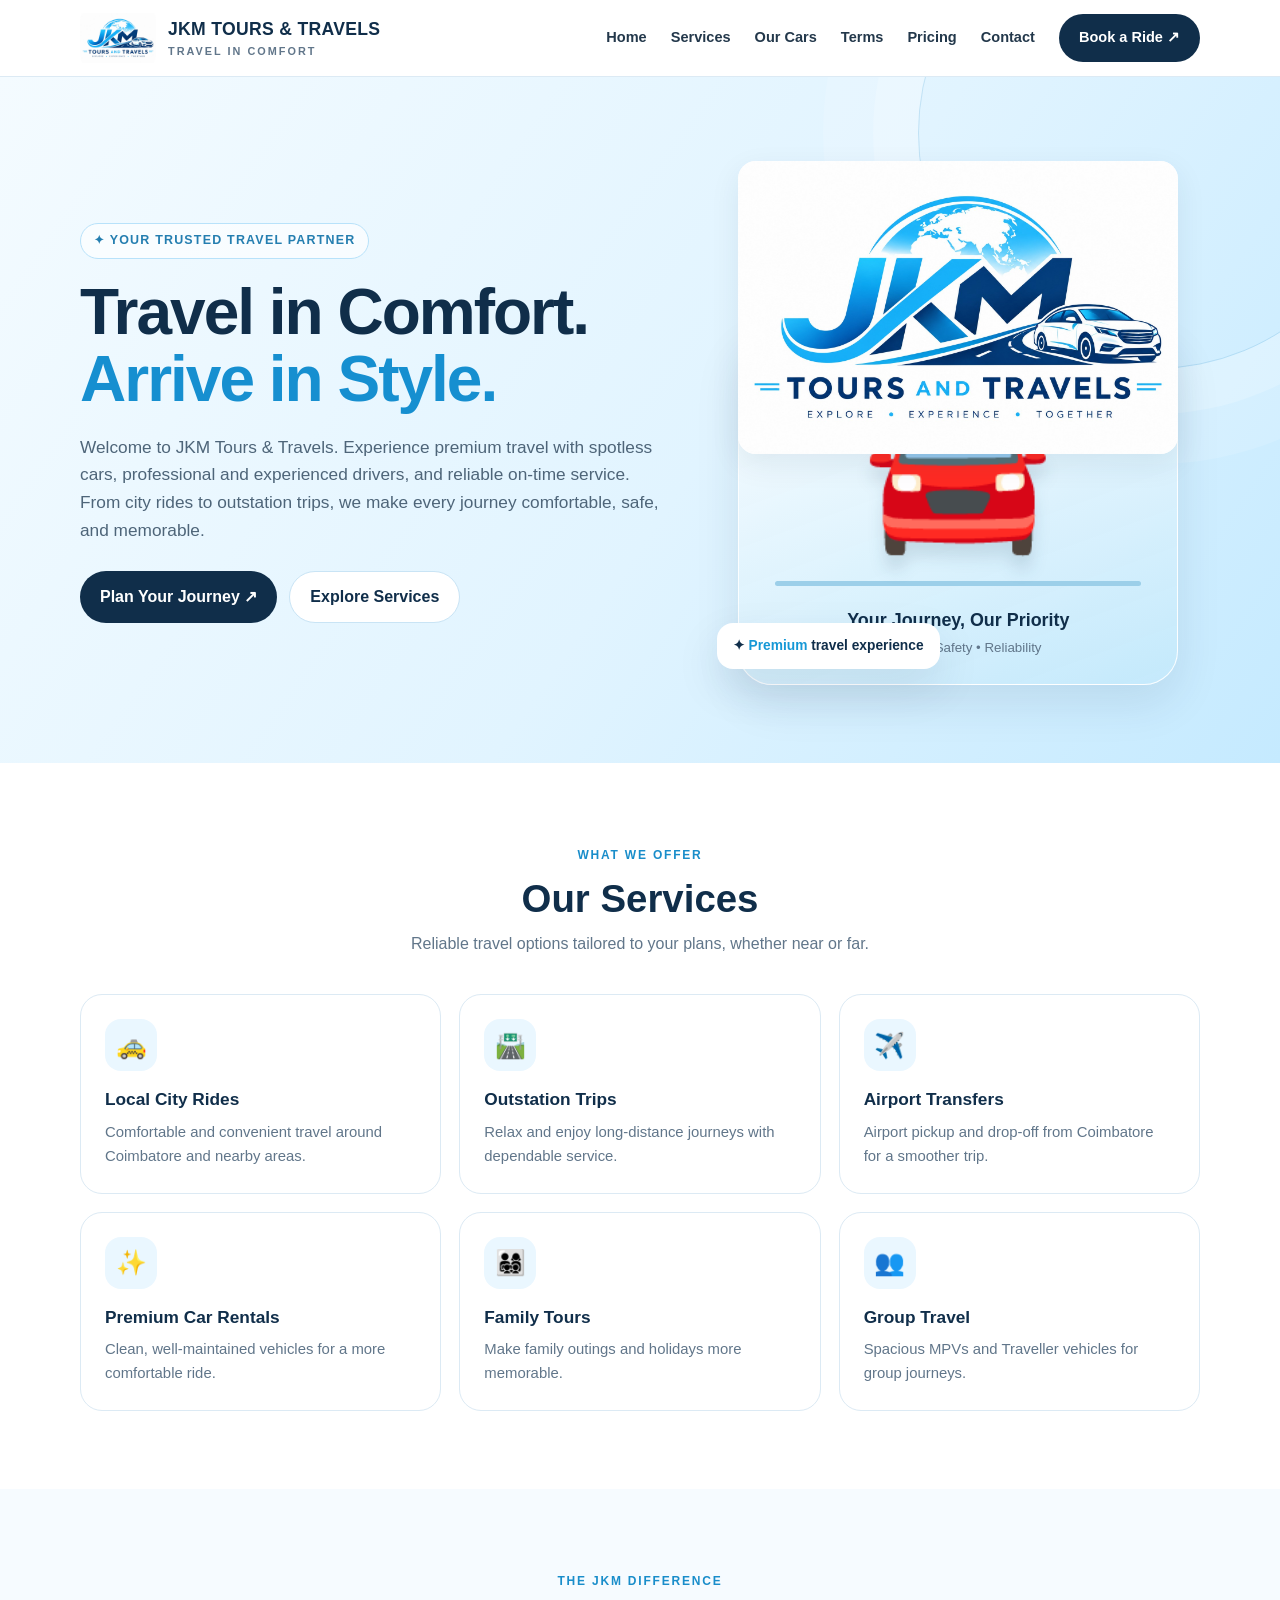
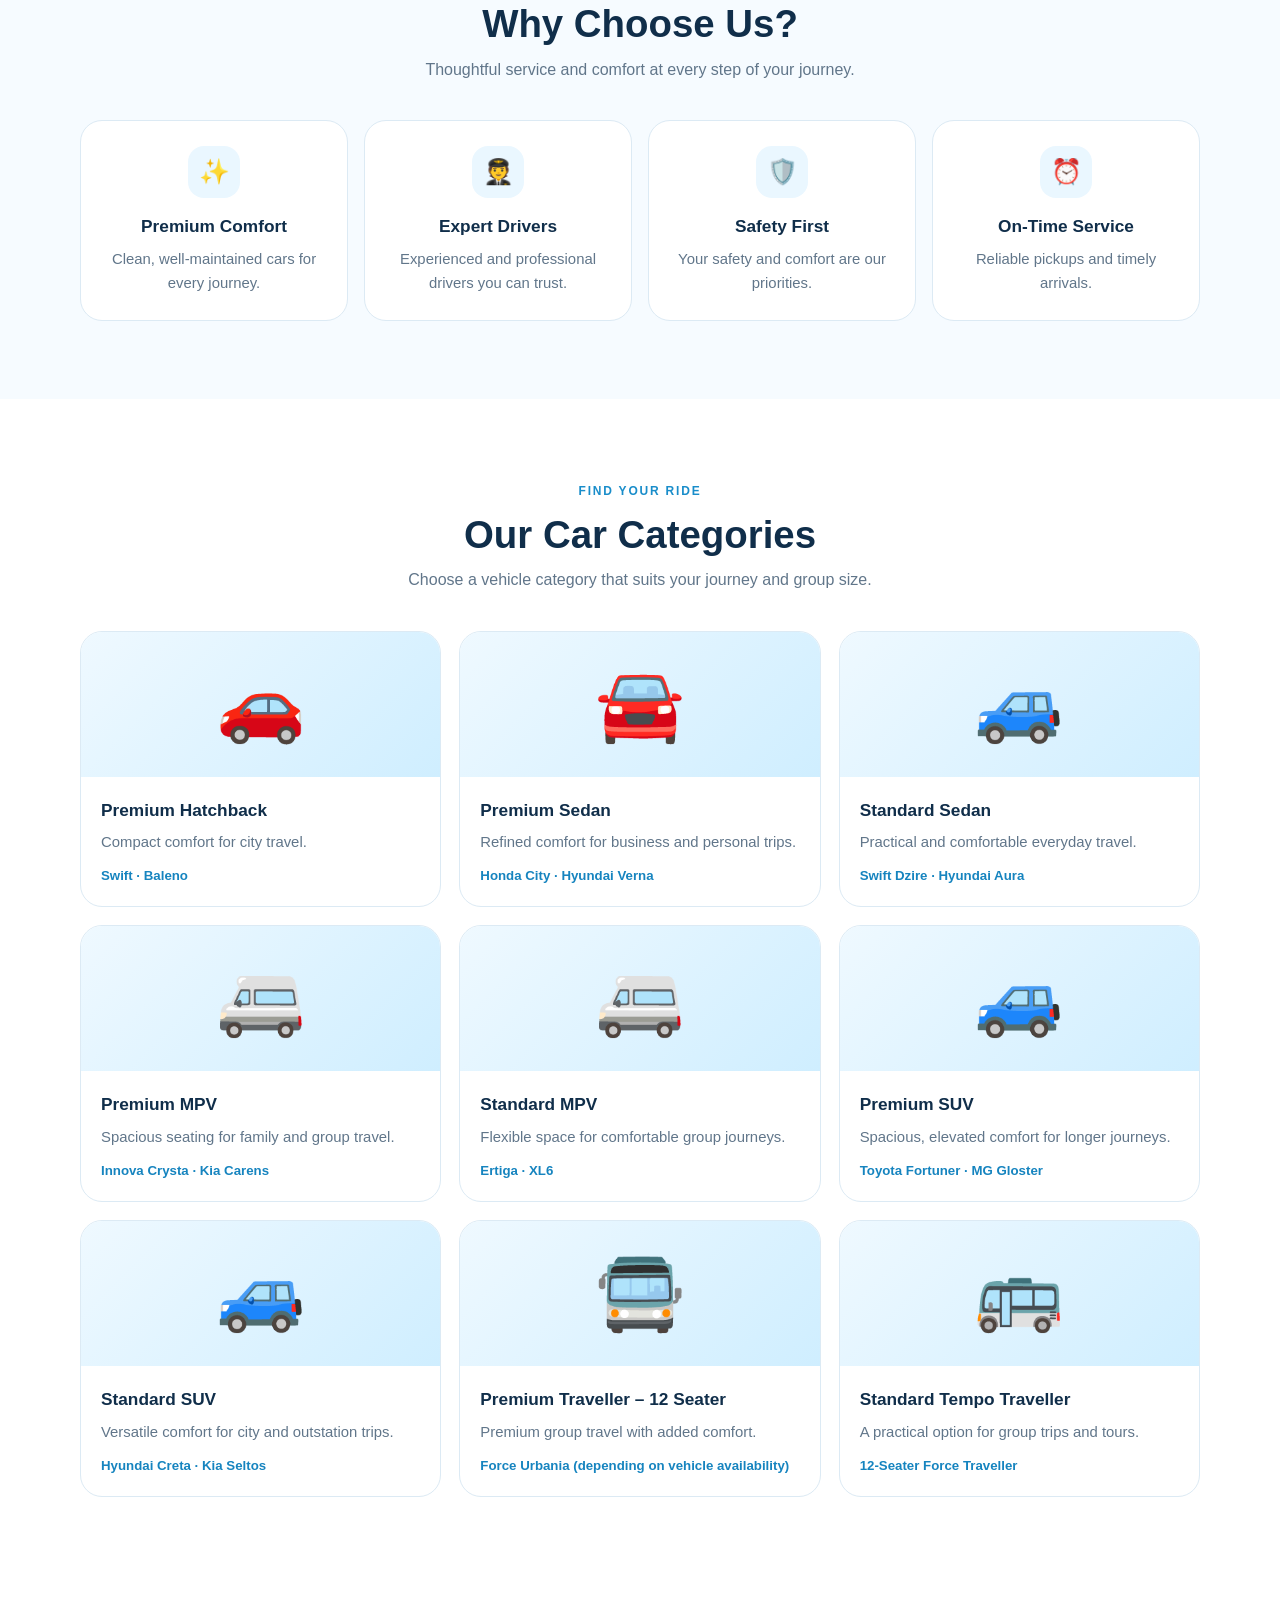
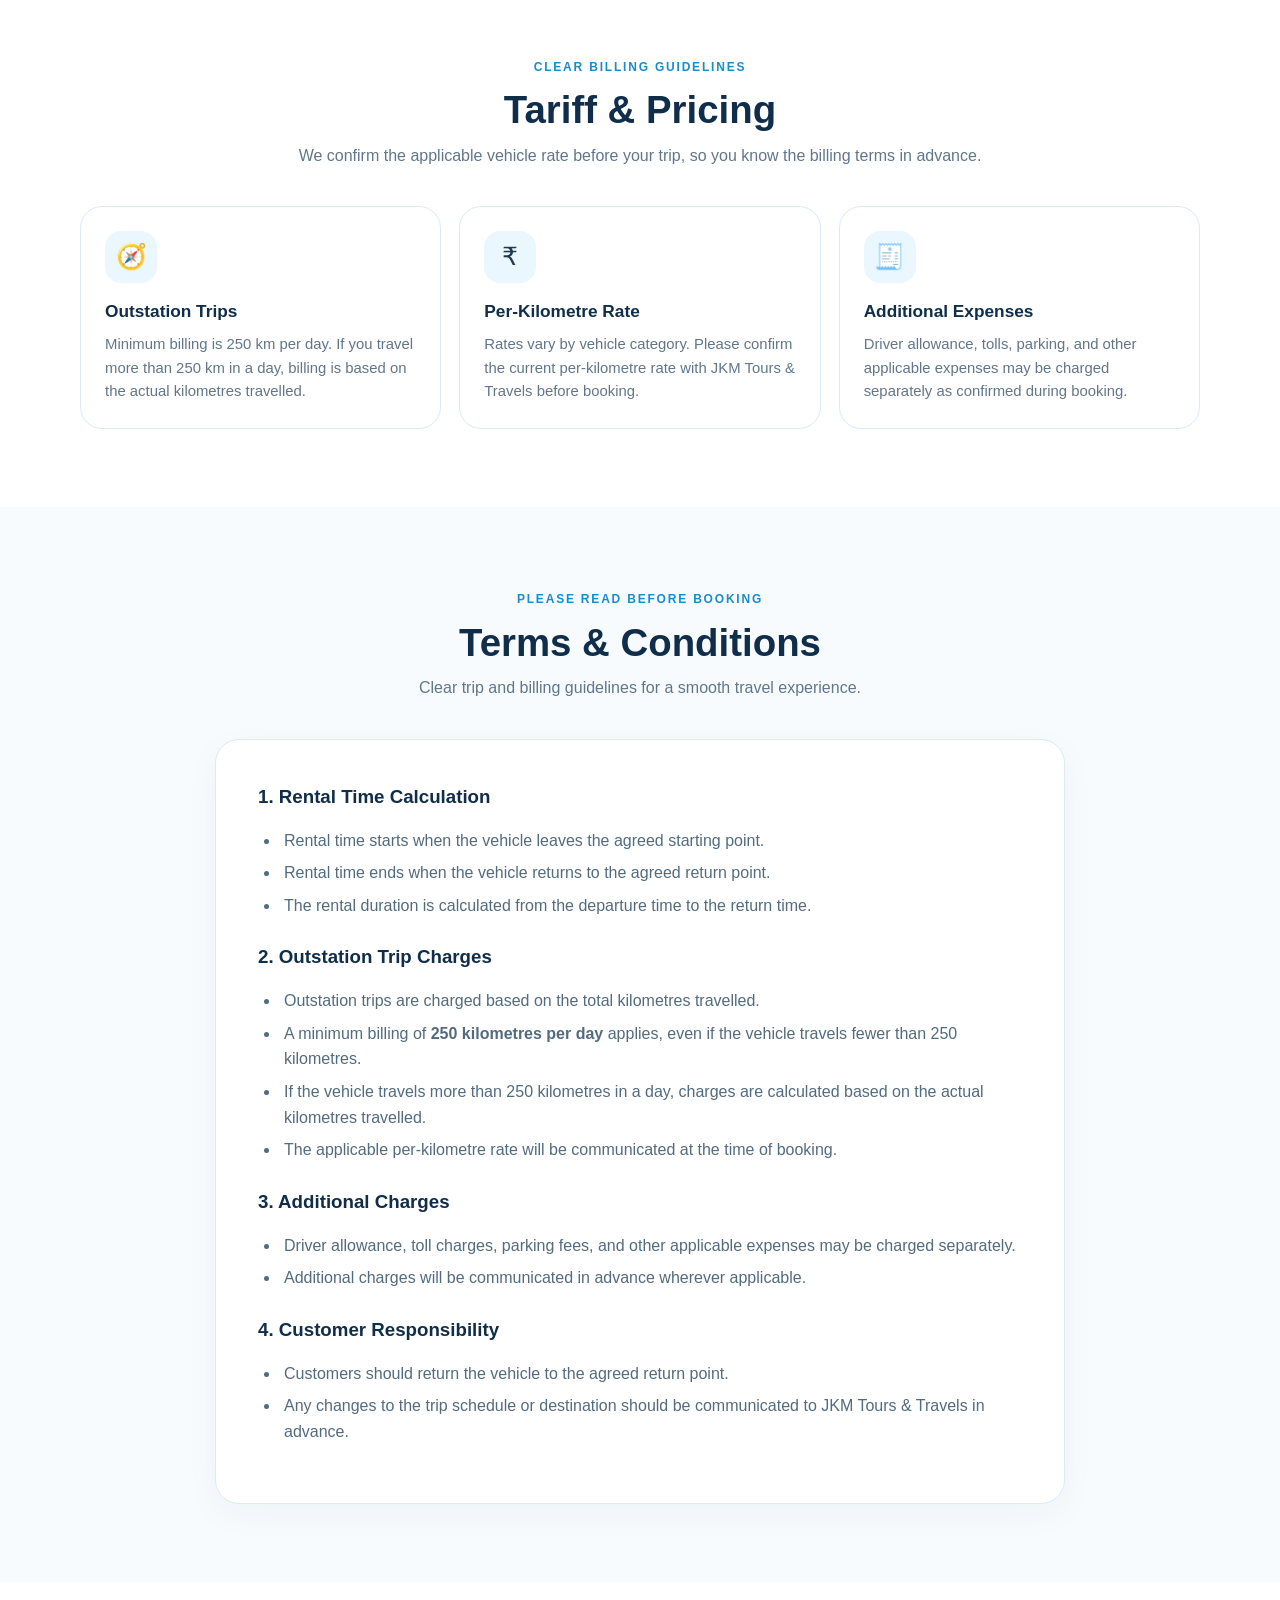
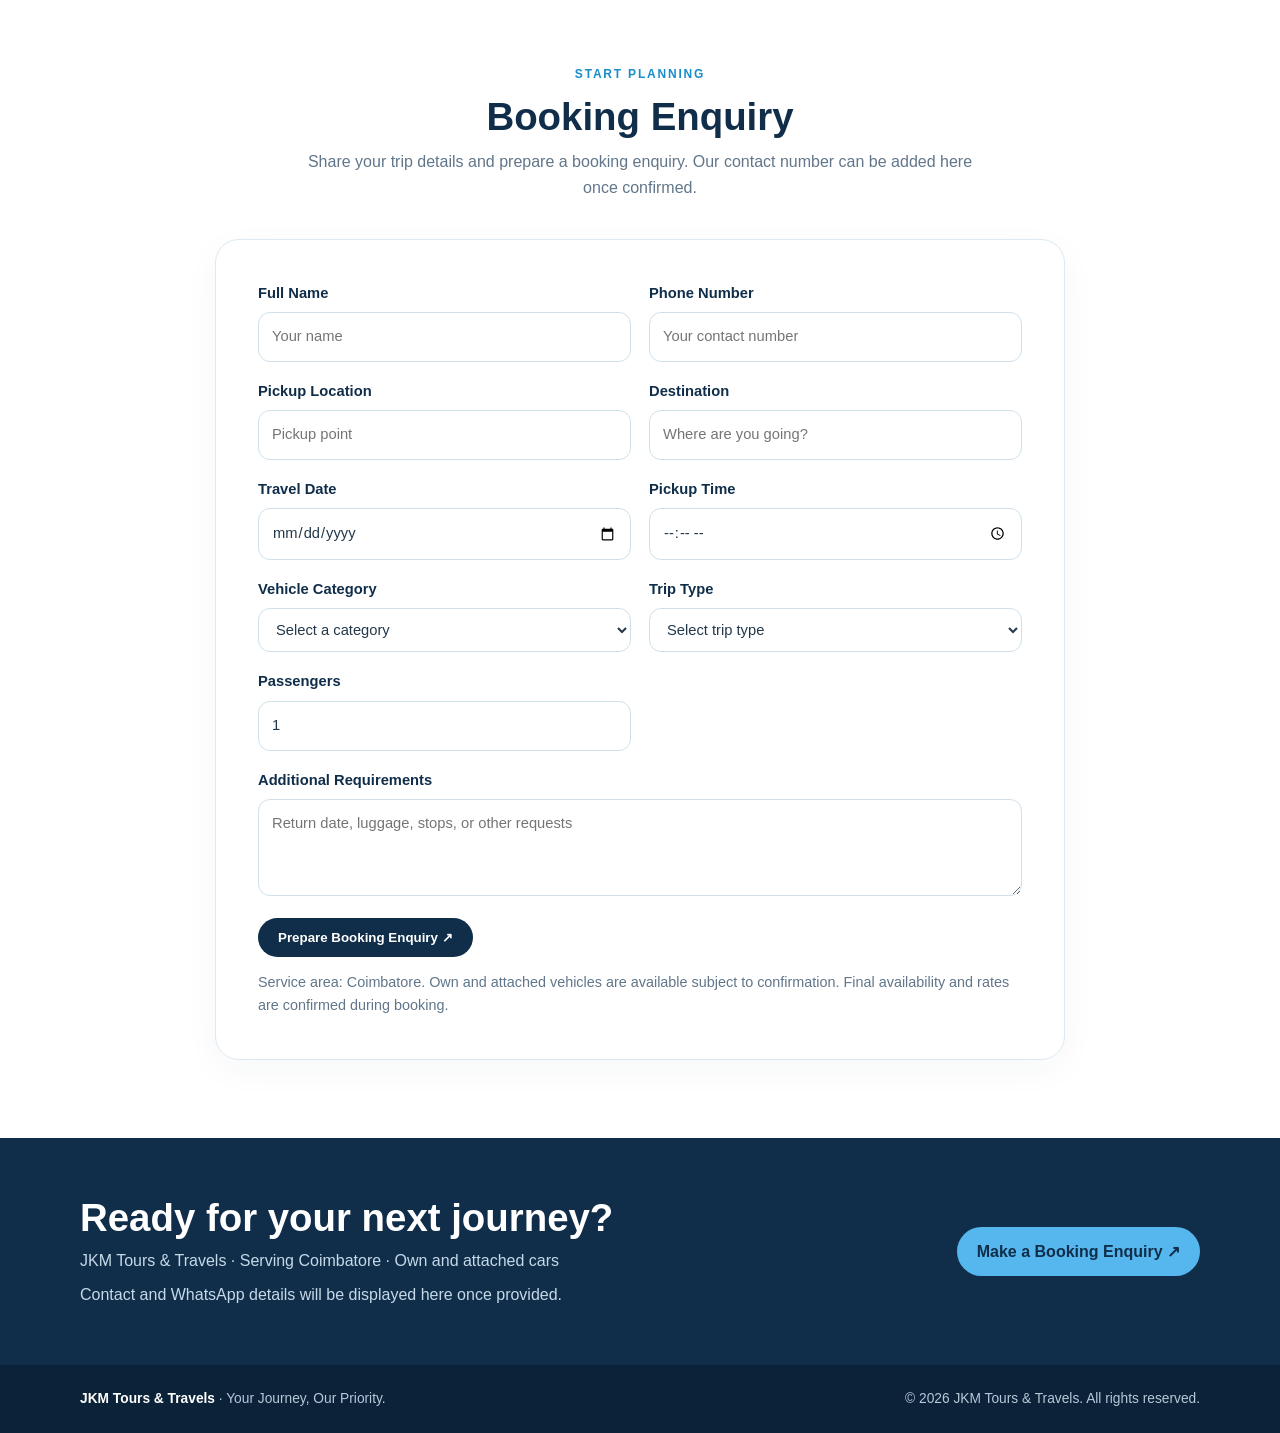
==== index.html @ 4871962f "New branch for jmk" ====
<!DOCTYPE html>
<html lang="en">
    <head>
        <meta charset="UTF-8">
        <meta name="viewport" content="width=device-width, initial-scale=1.0">
        <meta name="description" content="JKM Tours & Travels in Coimbatore — premium, comfortable and reliable local and outstation travel services.">
    <title>JKM Tours & Travels | Travel in Comfort</title>
    <link rel="stylesheet" href="main.css">
    </head>
    <body>
        <header>
            <div class="container nav">
                <a class="brand" href="#home">
                    <img 
                        class="brand-logo" 
                        src="images/jkm_tours_travels_logo.jpg" 
                        alt="JKM Tours and Travels logo">
                        <span>JKM TOURS & TRAVELS<small>TRAVEL IN COMFORT</small></span>
                </a>
                <nav class="nav-links">
                    <a href="#home">Home</a>
                    <a href="#services">Services</a>
                    <a href="#cars">Our Cars</a>
                    <a href="#terms">Terms</a>
                    <a href="#pricing">Pricing</a>
                    <a href="#contact">Contact</a>
                    <a class="nav-cta" href="#booking">Book a Ride ↗</a>
                </nav>
            </div>
        </header>
        <main>
            <section class="hero" id="home">
                <div class="container hero-grid">
                    <div>
                        <span class="eyebrow">✦ Your trusted travel partner</span>
                        <h1>Travel in Comfort.<br><span>Arrive in Style.</span></h1>
                        <p>Welcome to JKM Tours & Travels. Experience premium travel with spotless cars, professional and experienced drivers, and reliable on-time service. From city rides to outstation trips, we make every journey comfortable, safe, and memorable.</p>
                        <div class="hero-actions">
                            <a class="btn" href="#contact">Plan Your Journey ↗</a>
                            <a class="btn secondary" href="#services">Explore Services</a>
                        </div>
                    </div>
                    <div class="hero-visual">
                        <img class="hero-logo" 
                            src="images/jkm_tours_travels_logo.jpg" 
                            alt="JKM Tours and Travels — Explore, Experience, Together" 
                            style="position:absolute;top:0;left:50%;transform:translateX(-50%);width:min(100%,440px);height:auto;object-fit:contain;border-radius:18px;background:#fff;box-shadow:0 10px 30px rgba(16,46,74,.08);z-index:2">
                        <div class="car-scene">
                            <div class="car-emoji" aria-label="Car illustration">🚘</div>
                            <div class="road"></div>
                                <strong>Your Journey, Our Priority</strong>
                                <small>Comfort • Safety • Reliability</small>
                            </div>
                            <div class="float-tag">✦ <span>Premium</span> travel experience</div>
                        </div>
                    </div>
                </section>
            <section id="services">
                <div class="container">
                    <div class="section-head">
                        <span class="kicker">What we offer</span>
                        <h2>Our Services</h2>
                        <p>Reliable travel options tailored to your plans, whether near or far.</p>
                    </div>
                    <div class="service-grid">
                        <article class="service-card">
                            <div class="icon">🚕</div>
                            <h3>Local City Rides</h3>
                            <p>Comfortable and convenient travel around Coimbatore and nearby areas.</p>
                        </article>
                        <article class="service-card">
                            <div class="icon">🛣️</div>
                            <h3>Outstation Trips</h3>
                            <p>Relax and enjoy long-distance journeys with dependable service.</p>
                        </article>
                        <article class="service-card">
                            <div class="icon">✈️</div>
                            <h3>Airport Transfers</h3>
                            <p>Airport pickup and drop-off from Coimbatore for a smoother trip.</p>
                        </article>
                        <article class="service-card">
                            <div class="icon">✨</div>
                            <h3>Premium Car Rentals</h3>
                            <p>Clean, well-maintained vehicles for a more comfortable ride.</p>
                        </article>
                        <article class="service-card">
                            <div class="icon">👨‍👩‍👧‍👦</div>
                            <h3>Family Tours</h3>
                            <p>Make family outings and holidays more memorable.</p>
                        </article>
                        <article class="service-card">
                            <div class="icon">👥</div>
                            <h3>Group Travel</h3>
                            <p>Spacious MPVs and Traveller vehicles for group journeys.</p>
                        </article>
                    </div>
                </div>
            </section>
            <section class="why">
                <div class="container">
                    <div class="section-head">
                        <span class="kicker">The JKM difference</span>
                        <h2>Why Choose Us?</h2>
                        <p>Thoughtful service and comfort at every step of your journey.</p>
                    </div>
                    <div class="feature-grid">
                        <article class="feature-card">
                            <div class="icon">✨</div>
                            <h3>Premium Comfort</h3>
                            <p>Clean, well-maintained cars for every journey.</p>
                        </article>
                        <article class="feature-card">
                            <div class="icon">🧑‍✈️</div>
                            <h3>Expert Drivers</h3>
                            <p>Experienced and professional drivers you can trust.</p>
                        </article>
                        <article class="feature-card">
                            <div class="icon">🛡️</div>
                            <h3>Safety First</h3>
                            <p>Your safety and comfort are our priorities.</p>
                        </article>
                        <article class="feature-card">
                            <div class="icon">⏰</div>
                            <h3>On-Time Service</h3>
                            <p>Reliable pickups and timely arrivals.</p>
                        </article>
                    </div>
                </div>
            </section>
            <section id="cars">
                <div class="container">
                    <div class="section-head">
                        <span class="kicker">Find your ride</span>
                        <h2>Our Car Categories</h2>
                        <p>Choose a vehicle category that suits your journey and group size.</p>
                    </div>
                    <div class="cars-grid">
                        <article class="car-card">
                            <div class="car-art">🚗</div>
                            <div class="car-card-content">
                                <h3>Premium Hatchback</h3>
                                <p>Compact comfort for city travel.</p>
                                <div class="examples">Swift · Baleno</div>
                            </div>
                        </article>
                        <article class="car-card"><div class="car-art">🚘</div>
                            <div class="car-card-content">
                                <h3>Premium Sedan</h3>
                                <p>Refined comfort for business and personal trips.</p>
                                <div class="examples">Honda City · Hyundai Verna</div>
                            </div>
                        </article>
                        <article class="car-card">
                            <div class="car-art">🚙</div>
                            <div class="car-card-content">
                                <h3>Standard Sedan</h3>
                                <p>Practical and comfortable everyday travel.</p>
                                <div class="examples">Swift Dzire · Hyundai Aura</div>
                            </div>
                        </article>
                        <article class="car-card">
                            <div class="car-art">🚐</div>
                            <div class="car-card-content">
                                <h3>Premium MPV</h3>
                                <p>Spacious seating for family and group travel.</p>
                                <div class="examples">Innova Crysta · Kia Carens</div>
                            </div>
                        </article>
                        <article class="car-card">
                            <div class="car-art">🚐</div>
                            <div class="car-card-content">
                                <h3>Standard MPV</h3>
                                <p>Flexible space for comfortable group journeys.</p>
                                <div class="examples">Ertiga · XL6</div>
                            </div>
                        </article>
                        <article class="car-card">
                            <div class="car-art">🚙</div>
                            <div class="car-card-content">
                                <h3>Premium SUV</h3>
                                <p>Spacious, elevated comfort for longer journeys.</p>
                                <div class="examples">Toyota Fortuner · MG Gloster</div>
                            </div>
                        </article>
                        <article class="car-card">
                            <div class="car-art">🚙</div>
                            <div class="car-card-content">
                                <h3>Standard SUV</h3>
                                <p>Versatile comfort for city and outstation trips.</p>
                                <div class="examples">Hyundai Creta · Kia Seltos</div>
                            </div>
                        </article>
                        <article class="car-card">
                            <div class="car-art">🚍</div>
                            <div class="car-card-content">
                                <h3>Premium Traveller – 12 Seater</h3>
                                <p>Premium group travel with added comfort.</p>
                                <div class="examples">Force Urbania (depending on vehicle availability)</div>
                            </div>
                        </article>
                        <article class="car-card">
                            <div class="car-art">🚌</div>
                            <div class="car-card-content">
                                <h3>Standard Tempo Traveller</h3>
                                <p>A practical option for group trips and tours.</p>
                                <div class="examples">12-Seater Force Traveller</div>
                            </div>
                        </article>
                    </div>
                </div>
            </section>
            <section id="pricing">
                <div class="container">
                    <div class="section-head">
                        <span class="kicker">Clear billing guidelines</span>
                        <h2>Tariff & Pricing</h2>
                        <p>We confirm the applicable vehicle rate before your trip, so you know the billing terms in advance.</p>
                    </div>
                    <div class="service-grid">
                        <article class="service-card">
                            <div class="icon">🧭</div>
                            <h3>Outstation Trips</h3>
                            <p>Minimum billing is 250 km per day. If you travel more than 250 km in a day, billing is based on the actual kilometres travelled.</p>
                        </article>
                        <article class="service-card">
                            <div class="icon">₹</div>
                            <h3>Per-Kilometre Rate</h3>
                            <p>Rates vary by vehicle category. Please confirm the current per-kilometre rate with JKM Tours & Travels before booking.</p>
                        </article>
                        <article class="service-card">
                            <div class="icon">🧾</div>
                            <h3>Additional Expenses</h3>
                            <p>Driver allowance, tolls, parking, and other applicable expenses may be charged separately as confirmed during booking.</p>
                        </article>
                    </div>
                </div>
            </section>
            <section class="terms" id="terms">
                <div class="container">
                    <div class="section-head">
                        <span class="kicker">Please read before booking</span>
                        <h2>Terms & Conditions</h2>
                        <p>Clear trip and billing guidelines for a smooth travel experience.</p>
                    </div>
                    <div class="terms-wrap">
                        <h3>1. Rental Time Calculation</h3>
                        <ul>
                            <li>Rental time starts when the vehicle leaves the agreed starting point.</li>
                            <li>Rental time ends when the vehicle returns to the agreed return point.</li>
                            <li>The rental duration is calculated from the departure time to the return time.</li>
                        </ul>
                        <h3>2. Outstation Trip Charges</h3>
                        <ul>
                            <li>Outstation trips are charged based on the total kilometres travelled.</li>
                            <li>A minimum billing of <strong>250 kilometres per day</strong> applies, even if the vehicle travels fewer than 250 kilometres.</li>
                            <li>If the vehicle travels more than 250 kilometres in a day, charges are calculated based on the actual kilometres travelled.</li>
                            <li>The applicable per-kilometre rate will be communicated at the time of booking.</li>
                        </ul>
                        <h3>3. Additional Charges</h3>
                        <ul>
                            <li>Driver allowance, toll charges, parking fees, and other applicable expenses may be charged separately.</li>
                            <li>Additional charges will be communicated in advance wherever applicable.</li>
                        </ul>
                        <h3>4. Customer Responsibility</h3>
                        <ul>
                            <li>Customers should return the vehicle to the agreed return point.</li>
                            <li>Any changes to the trip schedule or destination should be communicated to JKM Tours & Travels in advance.</li>
                        </ul>
                    </div>
                </div>
            </section>
            <section id="booking">
                <div class="container">
                    <div class="section-head">
                        <span class="kicker">Start planning</span>
                        <h2>Booking Enquiry</h2>
                        <p>Share your trip details and prepare a booking enquiry. Our contact number can be added here once confirmed.</p>
                    </div>
                    <div class="terms-wrap">
                        <form id="bookingForm" class="booking-form">
                            <div class="form-grid">
                                <label>Full Name
                                    <input name="name" required placeholder="Your name">
                                </label>
                                <label>Phone Number
                                    <input name="phone" required type="tel" placeholder="Your contact number">
                                </label>
                                <label>Pickup Location
                                    <input name="pickup" required placeholder="Pickup point">
                                </label>
                                <label>Destination
                                    <input name="destination" required placeholder="Where are you going?"></label>
                                <label>Travel Date
                                    <input name="date" required type="date"></label>
                                <label>Pickup Time
                                    <input name="time" required type="time">
                                </label>
                                <label>Vehicle Category
                                    <select name="vehicle" required>
                                        <option value="">Select a category</option>
                                        <option>Premium Hatchback</option>
                                        <option>Premium Sedan</option>
                                        <option>Standard Sedan</option>
                                        <option>Premium MPV</option>
                                        <option>Standard MPV</option>
                                        <option>Premium SUV</option>
                                        <option>Standard SUV</option>
                                        <option>Premium Traveller – 12 Seater</option>
                                        <option>Standard Tempo Traveller – 12 Seater</option>
                                    </select>
                                </label>
                                <label>Trip Type
                                    <select name="trip" required>
                                        <option value="">Select trip type</option>
                                        <option>Local</option>
                                        <option>Outstation</option>
                                        <option>Airport Transfer</option>
                                        <option>One-Way</option>
                                        <option>Round Trip</option>
                                    </select>
                                </label>
                                <label>Passengers
                                    <input name="passengers" type="number" min="1" max="50" value="1" required>
                                </label>
                                <label class="full">Additional Requirements
                                    <textarea name="notes" rows="3" placeholder="Return date, luggage, stops, or other requests"></textarea>
                                </label>
                            </div>
                            <button class="btn" type="submit">Prepare Booking Enquiry ↗</button>
                            <p id="bookingStatus" class="form-note" role="status">Service area: Coimbatore. Own and attached vehicles are available subject to confirmation. Final availability and rates are confirmed during booking.</p>
                            <div id="bookingOutput" hidden>
                                <label>Your enquiry message
                                    <textarea id="bookingMessage" rows="7" readonly></textarea>
                                </label>
                                <button class="btn secondary" id="copyBooking" type="button">Copy Enquiry Text</button>
                                <p class="form-note">Your enquiry is prepared below. Since the business phone and WhatsApp number have not been provided yet, please copy this message and send it to JKM Tours & Travels once contact details are added.</p>
                            </div>
                        </form>
                    </div>
                </div>
            </section>
            <section class="contact" id="contact">
                <div class="container contact-grid">
                    <div>
                        <h2>Ready for your next journey?</h2>
                        <p>JKM Tours & Travels · Serving Coimbatore · Own and attached cars</p>
                        <p style="margin-top:8px">Contact and WhatsApp details will be displayed here once provided.</p>
                    </div>
                    <a class="btn" href="#booking">Make a Booking Enquiry ↗</a>
                </div>
            </section>
        </main>
        <footer>
            <div class="container footer-row">
                <span>
                    <strong>JKM Tours & Travels</strong> · Your Journey, Our Priority.
                </span>
                <span>© <span id="year">2026</span> JKM Tours & Travels. All rights reserved.</span>
            </div>
        </footer>
        <script src="main.js"></script>
    </body>
</html>
---- main.css ----
:root
        {
            --blue:#55b7ee;
            --pale:#eaf7ff;
            --navy:#102e4a;
            --ink:#23384b;
            --muted:#61768a;
            --white:#fff;
            --line:#dceaf4;
            --shadow:0 18px 45px rgba(16,46,74,.10)
        }
        *
        {
            box-sizing:border-box
        }
        html
        {
            scroll-behavior:smooth
        }
        body
        {
            margin:0;
            font-family:Inter,Segoe UI,Arial,sans-serif;
            color:var(--ink);
            background:#fff;
            line-height:1.6
        }
        a
        {
            color:inherit;
            text-decoration:none
        }
        .container
        {
            width:min(1120px,92%);
            margin:auto
        }
        header
        {
            position:sticky;
            top:0;
            z-index:10;
            background:rgba(255,255,255,.94);
            backdrop-filter:blur(12px);
            border-bottom:1px solid var(--line)
        }
        .nav
        {
            height:76px;
            display:flex;
            align-items:center;
            justify-content:space-between;
            gap:22px
        }
        .brand
        {
            display:flex;
            align-items:center;
            gap:12px;
            font-weight:850;
            letter-spacing:.3px;
            color:var(--navy);
            font-size:1.1rem
        }
        .brand-logo
        {
            width:76px;
            height:54px;
            object-fit:contain;
            display:block;
            background:#fff;
            border-radius:8px
        }
        .brand small
        {
            display:block;
            font-size:.68rem;
            letter-spacing:2px;
            color:var(--muted);
            font-weight:700
        }
        .nav-links
        {
            display:flex;
            align-items:center;
            gap:24px;
            font-size:.91rem;
            font-weight:650
        }
        .nav-links a:hover
        {
            color:#1688c9
        }
        .nav-cta,.btn
        {
            display:inline-flex;
            align-items:center;
            justify-content:center;
            border-radius:999px;
            padding:12px 20px;
            font-weight:750;
            background:var(--navy);
            color:#fff;
            border:0;
            cursor:pointer
        }
        .nav-cta:hover,.btn:hover
        {
            background:#1d527d
        }
        .menu
        {
            display:none;
            background:none;
            border:0;
            font-size:1.5rem;
            color:var(--navy)
        }
        .hero
        {
            position:relative;
            overflow:hidden;
            background:linear-gradient(125deg,#f4fbff 0%,#e1f4ff 55%,#c5eaff 100%);
            padding:84px 0 78px
        }
        .hero:after
        {
            content:"";
            position:absolute;
            width:470px;
            height:470px;
            border:1px solid rgba(36,139,197,.17);
            border-radius:50%;
            right:-110px;
            top:-180px;
            box-shadow:0 0 0 45px rgba(255,255,255,.18),0 0 0 95px rgba(255,255,255,.12)
        }
        .hero-grid
        {
            display:grid;
            grid-template-columns:1.1fr .9fr;
            gap:46px;
            align-items:center;
            position:relative;
            z-index:1
        }
        .eyebrow
        {
            display:inline-flex;
            align-items:center;
            gap:8px;
            padding:7px 13px;
            border:1px solid #b8e2fa;
            background:rgba(255,255,255,.65);
            border-radius:99px;
            color:#247eb0;
            font-size:.78rem;
            font-weight:800;
            letter-spacing:1.2px;
            text-transform:uppercase
        }
        .hero h1
        {
            font-size:clamp(2.5rem,5vw,4.7rem);
            line-height:1.05;
            letter-spacing:-2px;
            color:var(--navy);
            margin:20px 0
        }
        .hero h1 span
        {
            color:#168fd0
        }
        .hero p
        {
            max-width:590px;
            color:#4e6579;
            font-size:1.08rem
        }
        .hero-actions
        {
            display:flex;
            gap:12px;
            flex-wrap:wrap;
            margin-top:27px
        }
        .btn.secondary
        {
            background:#fff;
            color:var(--navy);
            border:1px solid #c9e4f5
        }
        .hero-visual
        {
            padding-top:170px;
            min-height:480px;
            display:flex;
            align-items:center;
            justify-content:center;
            position:relative
        }
        .car-scene
        {
            width:100%;
            max-width:440px;
            background:linear-gradient(160deg,rgba(255,255,255,.85),rgba(194,232,251,.8));
            border:1px solid rgba(255,255,255,.9);
            border-radius:34px;
            padding:32px 18px 24px;
            box-shadow:var(--shadow);
            text-align:center
        }
        .car-scene .road
        {
            height:5px;
            border-radius:10px;
            background:#9ccfe9;
            margin:4px 18px 20px
        }
        .car-emoji
        {
            font-size:clamp(6rem,14vw,9.5rem);
            filter:drop-shadow(0 14px 8px rgba(16,46,74,.12));
            line-height:1.4
        }
        .car-scene strong
        {
            display:block;
            color:var(--navy);
            font-size:1.12rem
        }
        .car-scene small
        {
            color:var(--muted)
        }
        .float-tag
        {
            position:absolute;
            bottom:16px;
            left:0;
            background:#fff;
            padding:12px 16px;
            border-radius:16px;
            box-shadow:var(--shadow);
            font-weight:800;
            color:var(--navy);
            font-size:.86rem
        }
        .float-tag span
        {
            color:#1698d6
        }
        section
        {
            padding:78px 0
        }
        .section-head
        {
            text-align:center;
            max-width:700px;
            margin:0 auto 38px
        }
        .kicker
        {
            color:#198dca;
            font-weight:850;
            letter-spacing:1.8px;
            text-transform:uppercase;
            font-size:.75rem
        }
        .section-head h2
        {
            color:var(--navy);
            font-size:clamp(1.9rem,3vw,2.8rem);
            line-height:1.15;
            margin:10px 0
        }
        .section-head p
        {
            color:var(--muted);
            margin:0
        }
        .service-grid
        {
            display:grid;
            grid-template-columns:repeat(3,1fr);
            gap:18px
        }
        .service-card,.feature-card,.car-card
        {
            border:1px solid var(--line);
            border-radius:22px;
            padding:24px;
            background:#fff;
            transition:transform .2s,box-shadow .2s
        }
        .service-card:hover,.car-card:hover
        {
            transform:translateY(-4px);
            box-shadow:var(--shadow)
        }
        .icon
        {
            display:grid;
            place-items:center;
            width:52px;
            height:52px;
            background:var(--pale);
            border-radius:16px;
            font-size:1.55rem;
            margin-bottom:15px
        }
        .service-card h3,.feature-card h3,.car-card h3
        {
            margin:0 0 7px;
            color:var(--navy);
            font-size:1.08rem
        }
        .service-card p,.feature-card p,.car-card p
        {
            margin:0;
            color:var(--muted);
            font-size:.93rem
        }
        .why
        {
            background:#f6fbff
        }
        .feature-grid
        {
            display:grid;
            grid-template-columns:repeat(4,1fr);
            gap:16px
        }
        .feature-card
        {
            text-align:center;
            padding:25px 18px
        }
        .feature-card .icon
        {
            margin:0 auto 15px
        }
        .cars-grid
        {
            display:grid;
            grid-template-columns:repeat(3,1fr);
            gap:18px
        }
        .car-card
        {
            padding:0;
            overflow:hidden
        }
        .car-art
        {
            height:145px;
            background:linear-gradient(135deg,#eff9ff,#cfeeff);
            display:grid;
            place-items:center;
            font-size:4.5rem
        }
        .car-card-content
        {
            padding:20px
        }
        .car-card .examples
        {
            font-size:.83rem;
            color:#1684bf;
            font-weight:750;
            margin-top:10px
        }
        .terms{background:#f7fbfe}.terms-wrap
        {
            max-width:850px;
            margin:auto;
            background:#fff;
            border:1px solid var(--line);
            border-radius:24px;
            padding:clamp(22px,5vw,42px);
            box-shadow:0 10px 35px rgba(16,46,74,.04)
        }
        .terms-wrap h3
        {
            color:var(--navy);
            margin:24px 0 7px
        }
        .terms-wrap h3:first-of-type
        {
            margin-top:0
        }
        .terms-wrap li
        {
            padding-left:4px;
            margin:7px 0;
            color:#536b7e
        }
        .terms-wrap ul
        {
            padding-left:22px
        }
        .contact
        {
            background:var(--navy);
            color:#fff;
            padding:58px 0
        }
        .contact-grid
        {
            display:flex;
            align-items:center;
            justify-content:space-between;
            gap:24px
        }
        .contact h2
        {
            font-size:clamp(1.7rem,3vw,2.4rem);
            line-height:1.15;
            margin:0 0 8px
        }
        .contact p
        {
            margin:0;
            color:#c5d9e8
        }
        .contact .btn
        {
            background:var(--blue);
            color:var(--navy);
            white-space:nowrap
        }
        .contact .btn:hover
        {
            background:#8fd6ff
        }
        footer
        {
            background:#0b2238;
            color:#b6c9d8;
            padding:23px 0;
            font-size:.86rem
        }
        .footer-row
        {
            display:flex;
            justify-content:space-between;
            gap:18px;
            flex-wrap:wrap
        }
        footer strong
        {
            color:#fff
        }
        .booking-form label
        {
            display:flex;
            flex-direction:column;
            gap:7px;
            font-weight:700;
            color:var(--navy);
            font-size:.92rem
        }
        .booking-form input,.booking-form select,.booking-form textarea
        {
            width:100%;
            font:inherit;
            font-weight:450;
            color:var(--ink);
            padding:12px 13px;
            border:1px solid #cfe0eb;
            border-radius:12px;
            background:#fff;
            outline:none
        }
        .booking-form input:focus,.booking-form select:focus,.booking-form textarea:focus
        {
            border-color:#55b7ee;
            box-shadow:0 0 0 3px #55b7ee22
        }
        .form-grid
        {
            display:grid;
            grid-template-columns:repeat(2,minmax(0,1fr));
            gap:18px;
            margin-bottom:22px
        }
        .booking-form .full
        {
            grid-column:1/-1
        }
        .form-note
        {
            color:var(--muted);
            font-size:.9rem;
            margin:14px 0 0
        }
        .booking-form #bookingOutput
        {
            margin-top:22px;
            padding-top:22px;
            border-top:1px solid var(--line)
        }
        .booking-form #bookingMessage
        {
            margin-top:8px
        }
        .btn.secondary
        {
            background:#fff;
            color:var(--navy);
            border:1px solid #c9e4f5
        }
        @media(max-width:520px){.form-grid{grid-template-columns:1fr}.booking-form .full{grid-column:auto}}
        @media(max-width:850px){.nav-links{gap:13px}.nav-links a:not(.nav-cta){display:none}.hero-grid{grid-template-columns:1fr;gap:24px}.hero{padding:60px 0}.hero-visual{min-height:280px}.car-scene{max-width:420px}.float-tag{left:4%}.service-grid,.cars-grid{grid-template-columns:repeat(2,1fr)}.feature-grid{grid-template-columns:repeat(2,1fr)}}@media(max-width:520px){.nav{height:68px}.brand{font-size:.96rem}.brand-mark{width:40px;height:40px}.nav-cta{padding:10px 14px;font-size:.84rem}.hero h1{letter-spacing:-1.2px}.service-grid,.cars-grid{grid-template-columns:1fr}.feature-grid{grid-template-columns:1fr 1fr;gap:10px}.feature-card{padding:18px 12px}.feature-card h3{font-size:.94rem}.feature-card p{font-size:.82rem}.contact-grid{align-items:flex-start;flex-direction:column}.hero-visual{min-height:245px}.car-scene{padding:20px 12px}.car-emoji{font-size:6.4rem}.float-tag{font-size:.78rem;padding:9px 12px}}
        @media(max-width:600px){.brand-logo{width:58px;height:42px}.hero-visual{padding-top:125px;min-height:390px}.hero-logo{max-width:100%}}
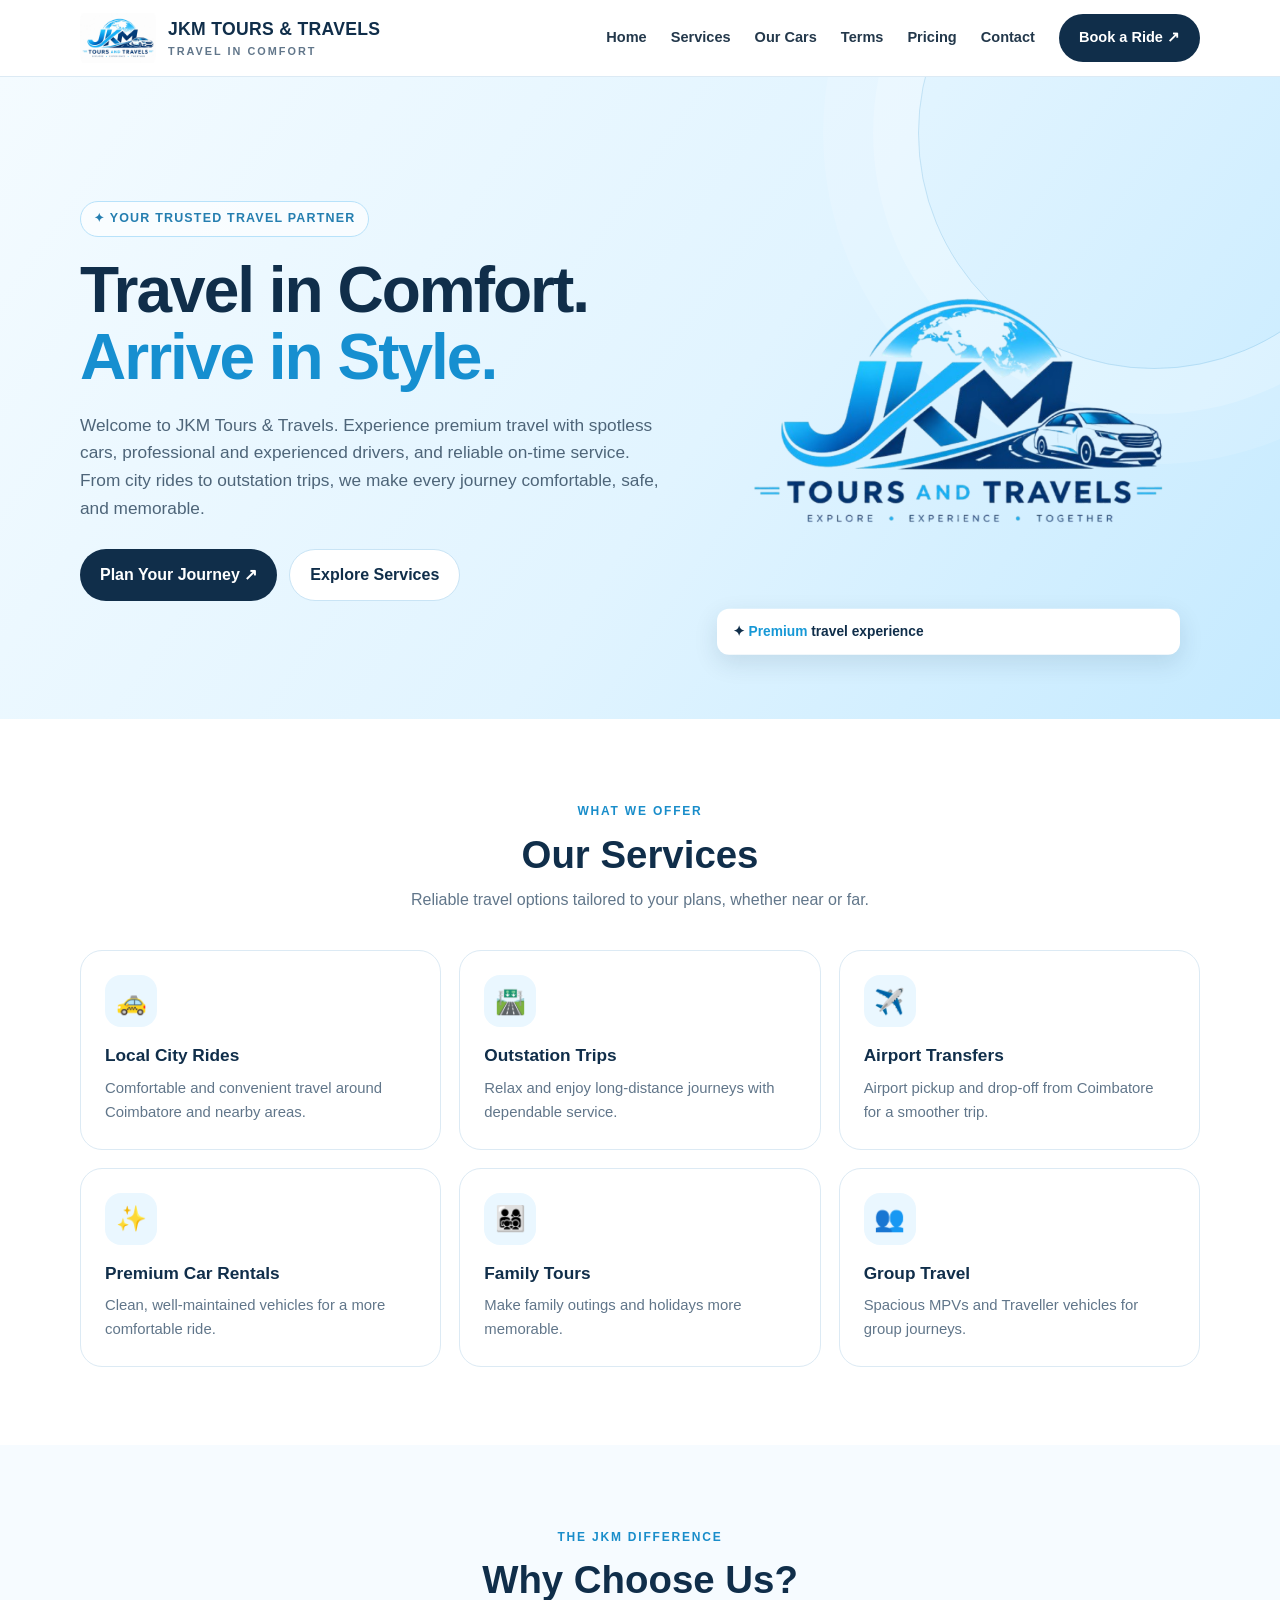
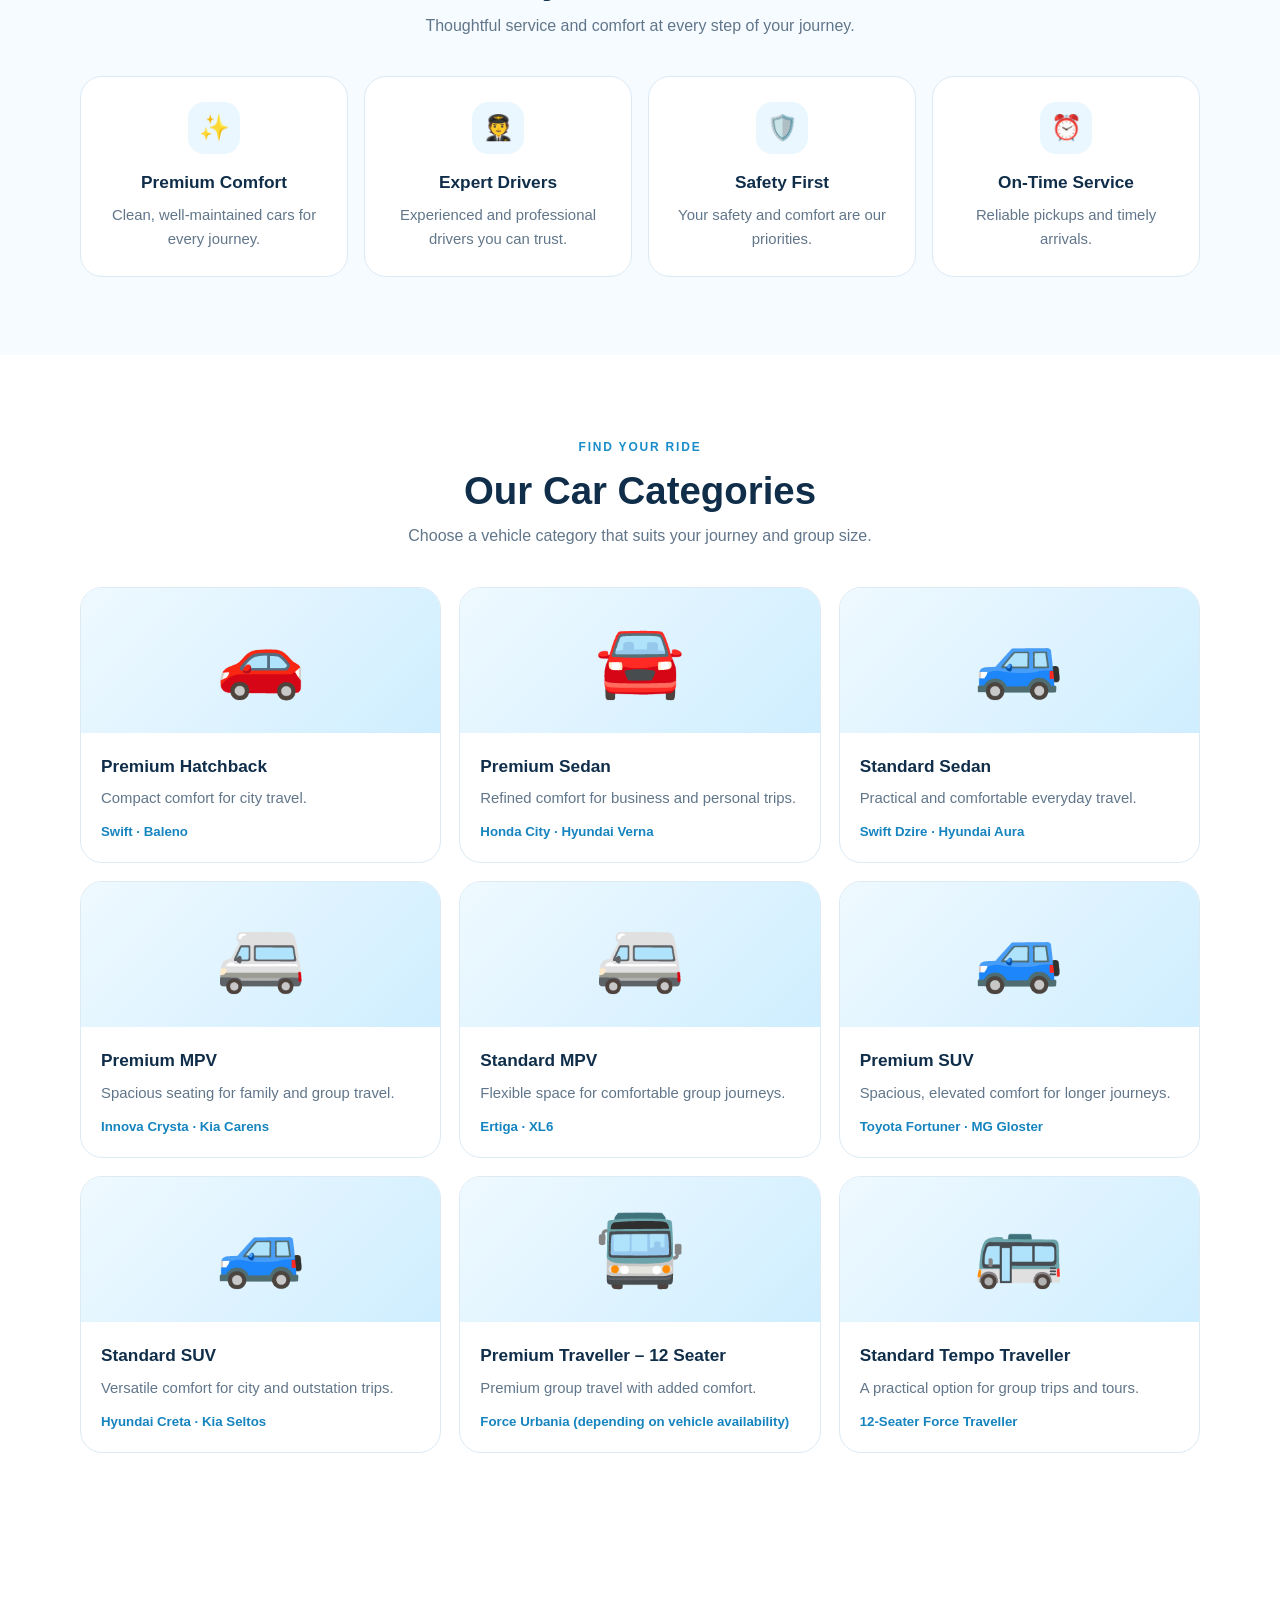
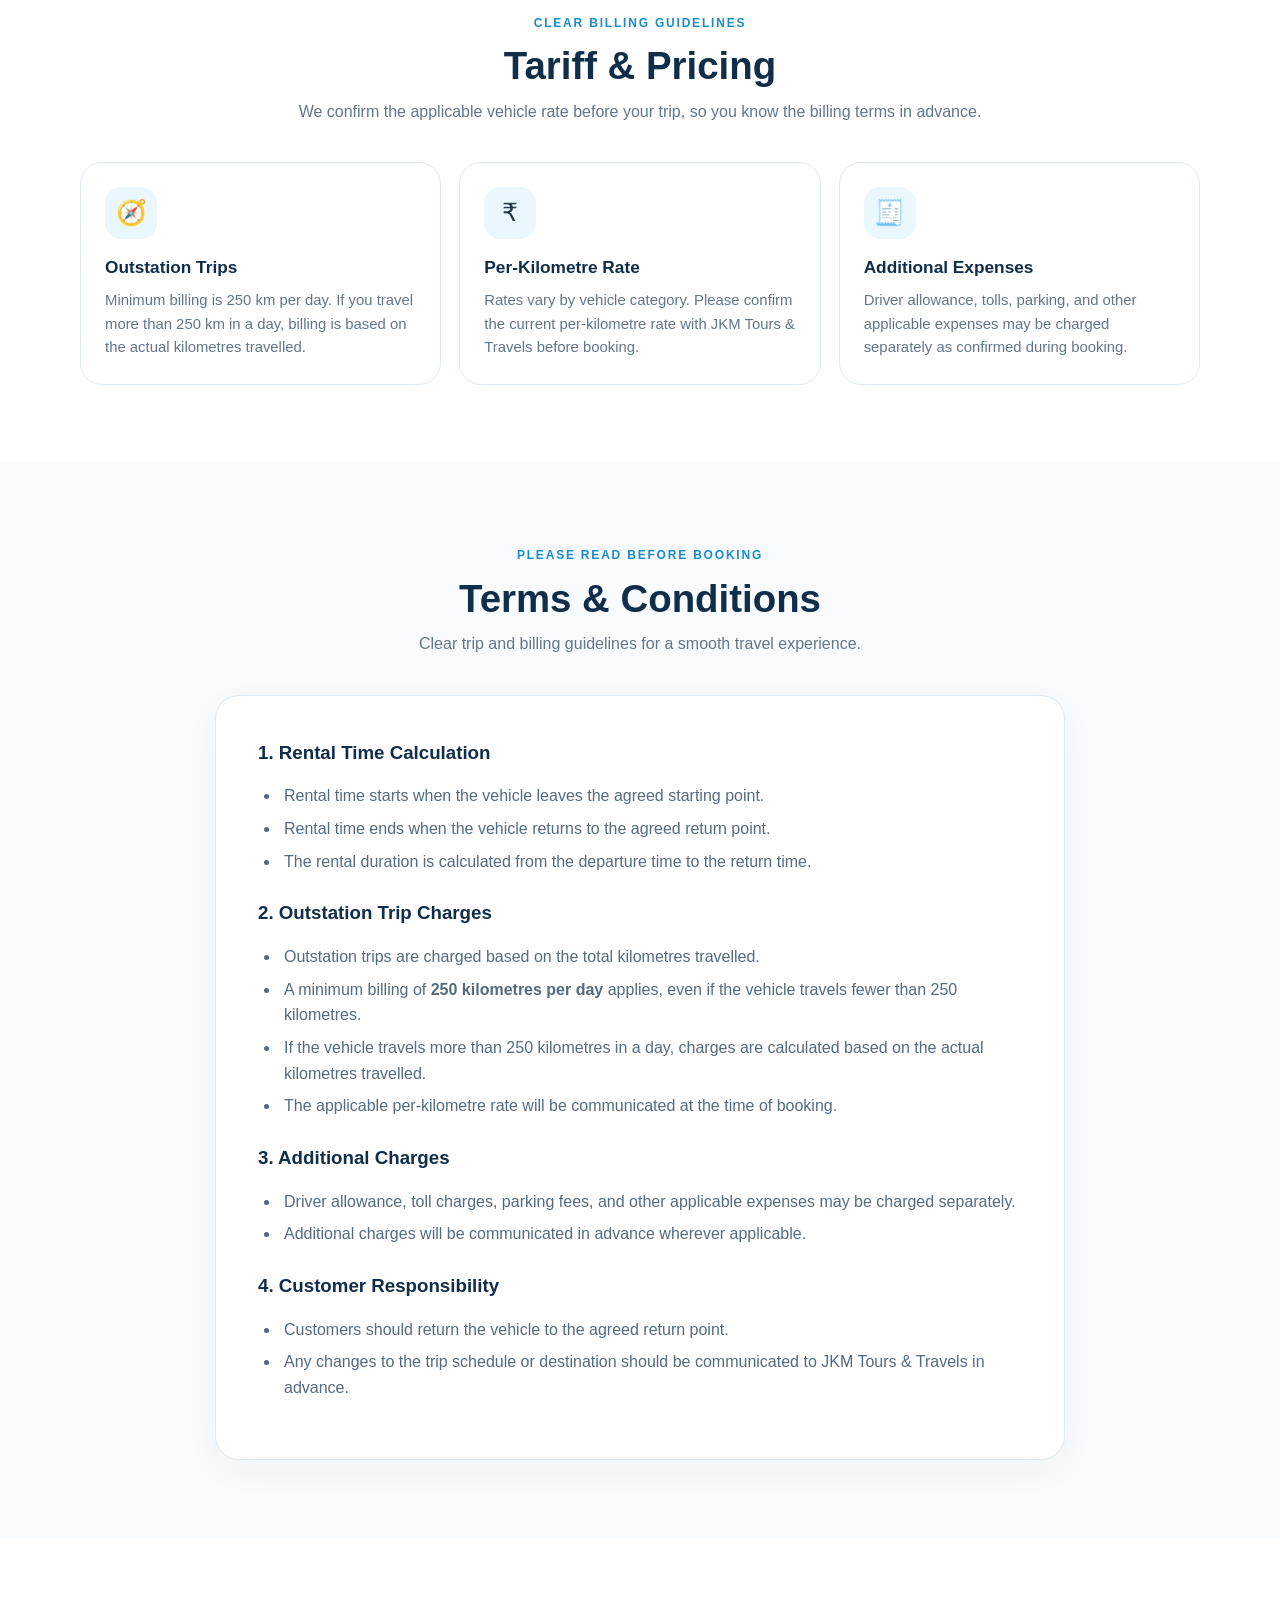
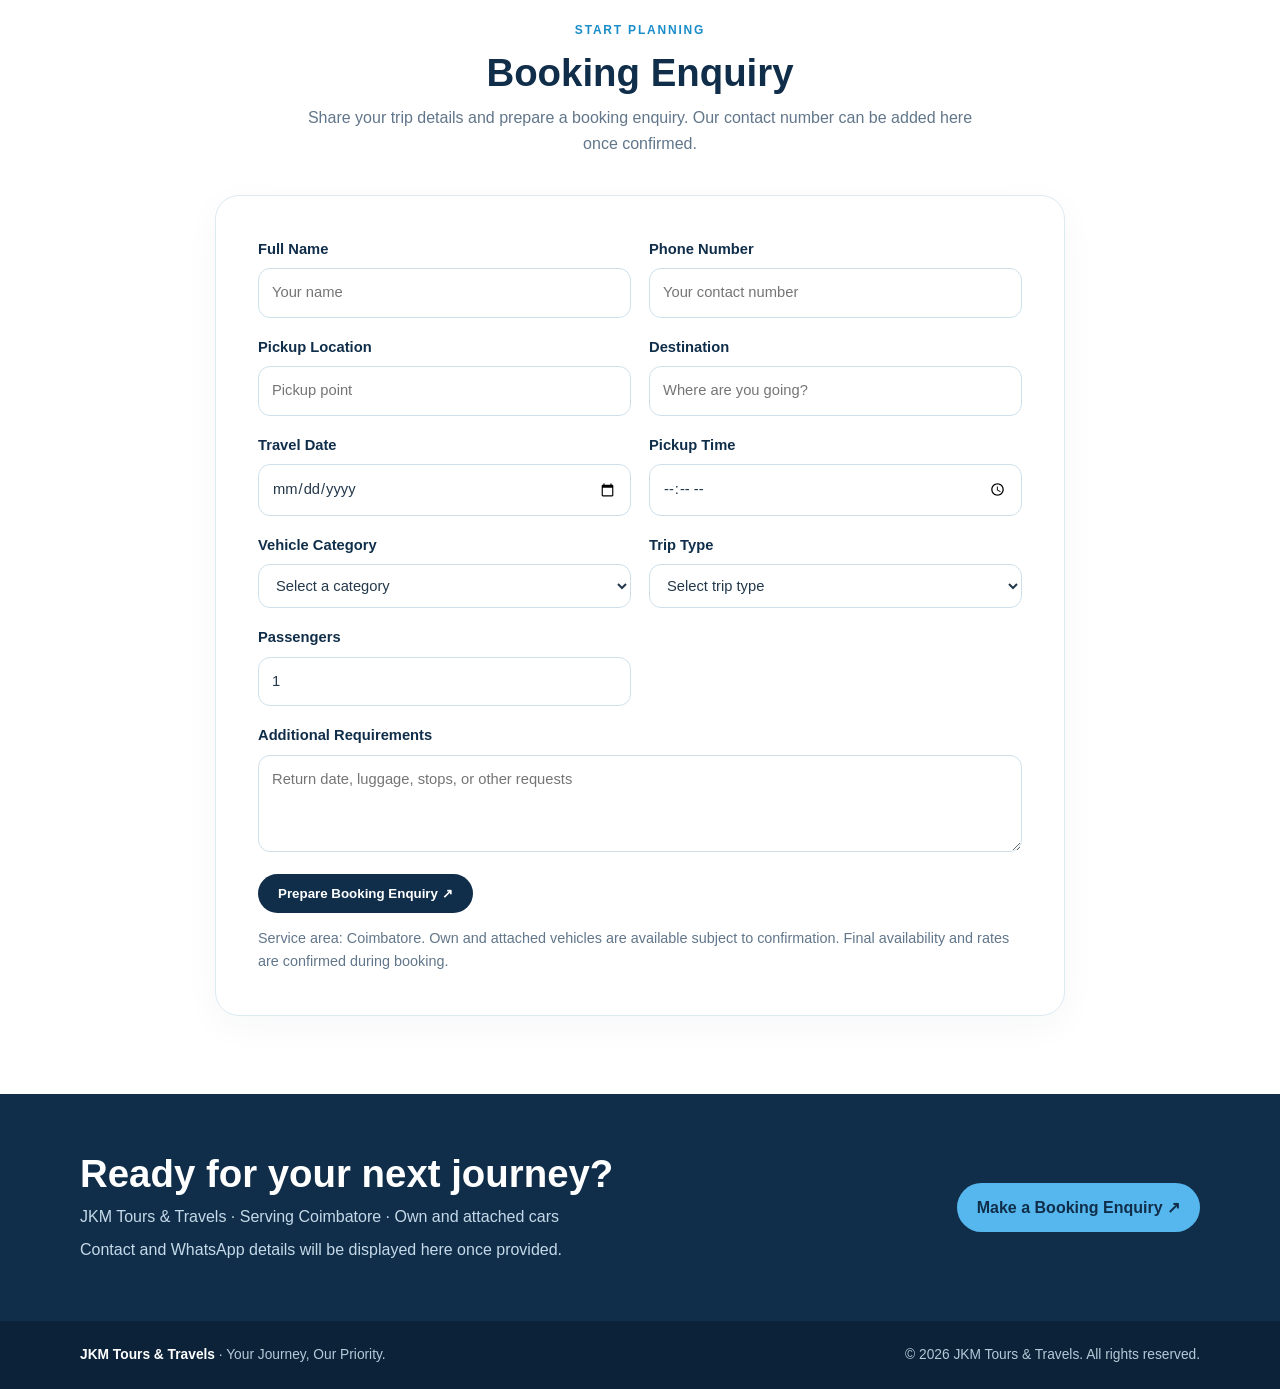
==== commit fad82fb1: "Fix for alignment issuce and changed the logo image" ====
--- a/index.html
+++ b/index.html
@@ -41,17 +41,22 @@
                         </div>
                     </div>
                     <div class="hero-visual">
-                        <img class="hero-logo" 
-                            src="images/jkm_tours_travels_logo.jpg" 
-                            alt="JKM Tours and Travels — Explore, Experience, Together" 
-                            style="position:absolute;top:0;left:50%;transform:translateX(-50%);width:min(100%,440px);height:auto;object-fit:contain;border-radius:18px;background:#fff;box-shadow:0 10px 30px rgba(16,46,74,.08);z-index:2">
-                        <div class="car-scene">
+                        <img
+                            class="hero-logo"
+                            src="images/jkm_tours_travels_logo_BackgroungRemoved.png"
+                            alt="JKM Tours and Travels — Explore, Experience, Together"
+                        >
+
+                        <!-- <div class="car-scene">
                             <div class="car-emoji" aria-label="Car illustration">🚘</div>
                             <div class="road"></div>
-                                <strong>Your Journey, Our Priority</strong>
-                                <small>Comfort • Safety • Reliability</small>
-                            </div>
-                            <div class="float-tag">✦ <span>Premium</span> travel experience</div>
+
+                            <strong>Your Journey, Our Priority</strong>
+                            <small>Comfort • Safety • Reliability</small>
+                        </div> -->
+
+                        <div class="float-tag">
+                            ✦ <span>Premium</span> travel experience
                         </div>
                     </div>
                 </section>
--- a/main.css
+++ b/main.css
@@ -511,6 +511,98 @@
             color:var(--navy);
             border:1px solid #c9e4f5
         }
+        .hero-visual {
+            position: relative;
+            width: 100%;
+            max-width: 500px;
+            margin: 0 auto;
+            padding-top: 20px;
+            box-sizing: border-box;
+        }
+
+        /* .hero-logo {
+            display: block;
+            position: relative;
+            width: min(100%, 440px);
+            height: auto;
+            margin: 0 auto 24px;
+            object-fit: contain;
+            border-radius: 18px;
+            background: #fff;
+            box-shadow: 0 10px 30px rgba(16, 46, 74, 0.08);
+        } */
+        .hero-logo {
+            display: block;
+            width: min(100%, 440px);
+            height: auto;
+            object-fit: contain;
+            background: transparent;
+            border-radius: 0;
+            box-shadow: none;
+        }
+
+        .car-scene {
+            position: relative;
+            width: 100%;
+            text-align: center;
+            box-sizing: border-box;
+            padding: 20px 12px;
+        }
+
+        .car-emoji {
+            font-size: clamp(40px, 8vw, 64px);
+            margin-bottom: 10px;
+        }
+
+        .road {
+            width: 80%;
+            max-width: 300px;
+            height: 5px;
+            margin: 0 auto 20px;
+            border-radius: 10px;
+            background: #cbd5e1;
+        }
+
+        .car-scene strong,
+        .car-scene small {
+            display: block;
+            text-align: center;
+        }
+
+        .car-scene strong {
+            font-size: clamp(16px, 3vw, 20px);
+        }
+
+        .car-scene small {
+            margin-top: 8px;
+            color: #64748b;
+        }
+
+        .float-tag {
+            position: absolute;
+            right: 0;
+            bottom: 0;
+            transform: translateY(30%);
+            max-width: calc(100% - 20px);
+            padding: 12px 16px;
+            border-radius: 12px;
+            background: #fff;
+            box-shadow: 0 8px 24px rgba(16, 46, 74, 0.12);
+            box-sizing: border-box;
+        }
+
+        .float-tag span {
+            font-weight: 700;
+        }
+        .nav-cta {
+            text-transform: none;
+            text-decoration: none;
+            display: inline-flex;
+            align-items: center;
+            justify-content: center;
+            white-space: nowrap;
+            box-sizing: border-box;
+        }
         @media(max-width:520px){.form-grid{grid-template-columns:1fr}.booking-form .full{grid-column:auto}}
         @media(max-width:850px){.nav-links{gap:13px}.nav-links a:not(.nav-cta){display:none}.hero-grid{grid-template-columns:1fr;gap:24px}.hero{padding:60px 0}.hero-visual{min-height:280px}.car-scene{max-width:420px}.float-tag{left:4%}.service-grid,.cars-grid{grid-template-columns:repeat(2,1fr)}.feature-grid{grid-template-columns:repeat(2,1fr)}}@media(max-width:520px){.nav{height:68px}.brand{font-size:.96rem}.brand-mark{width:40px;height:40px}.nav-cta{padding:10px 14px;font-size:.84rem}.hero h1{letter-spacing:-1.2px}.service-grid,.cars-grid{grid-template-columns:1fr}.feature-grid{grid-template-columns:1fr 1fr;gap:10px}.feature-card{padding:18px 12px}.feature-card h3{font-size:.94rem}.feature-card p{font-size:.82rem}.contact-grid{align-items:flex-start;flex-direction:column}.hero-visual{min-height:245px}.car-scene{padding:20px 12px}.car-emoji{font-size:6.4rem}.float-tag{font-size:.78rem;padding:9px 12px}}
         @media(max-width:600px){.brand-logo{width:58px;height:42px}.hero-visual{padding-top:125px;min-height:390px}.hero-logo{max-width:100%}}
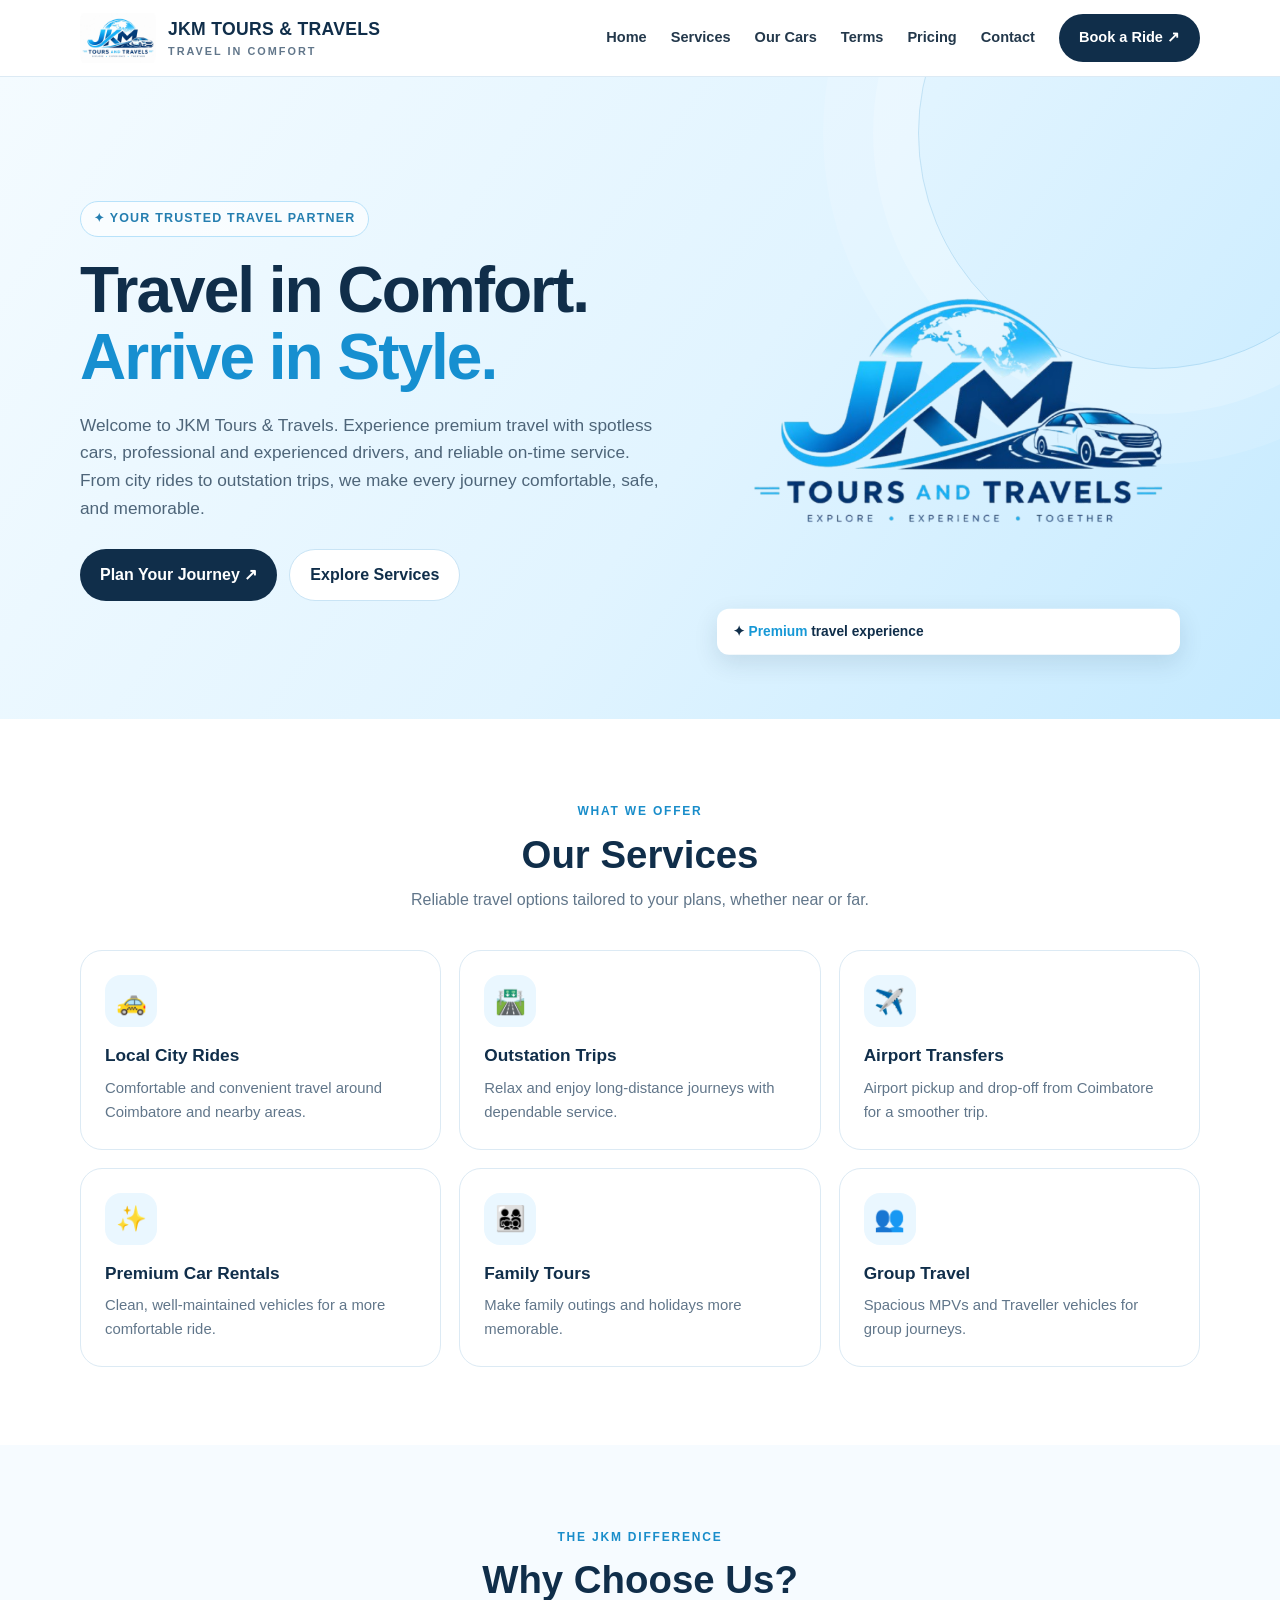
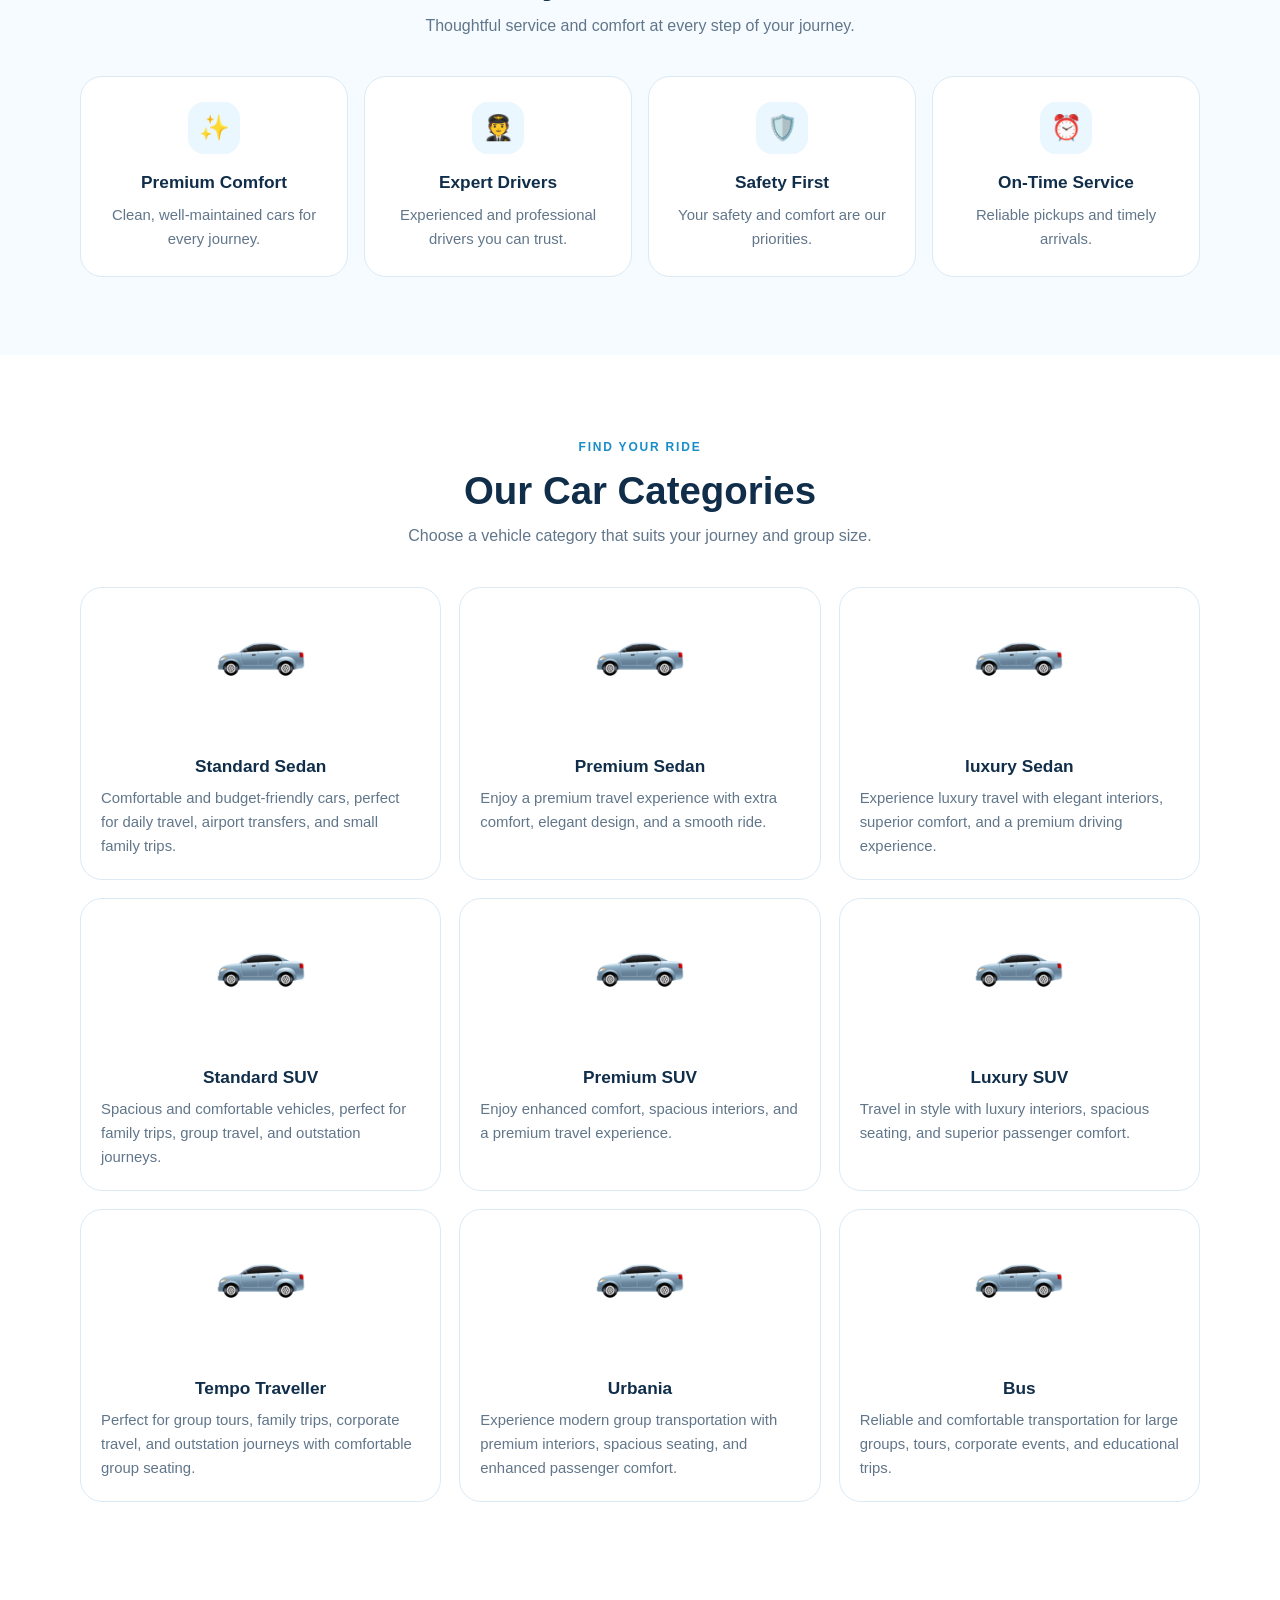
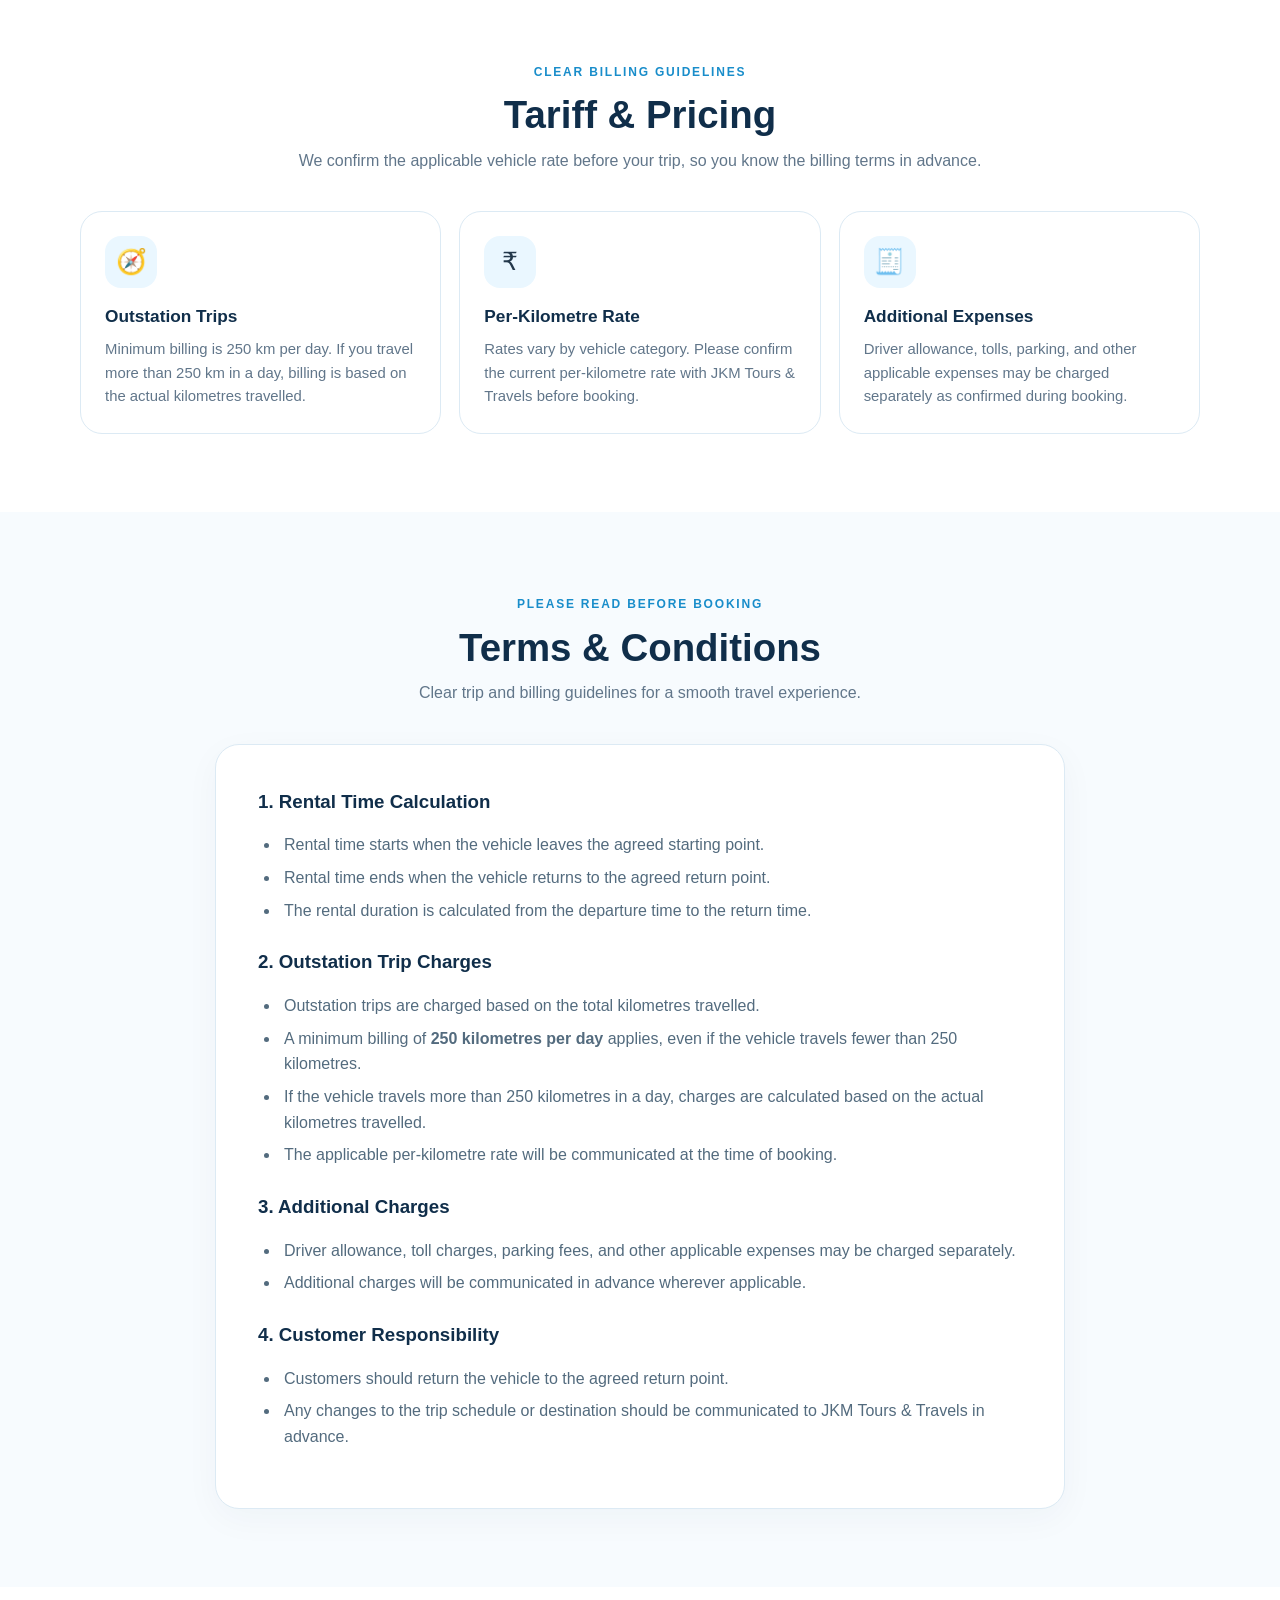
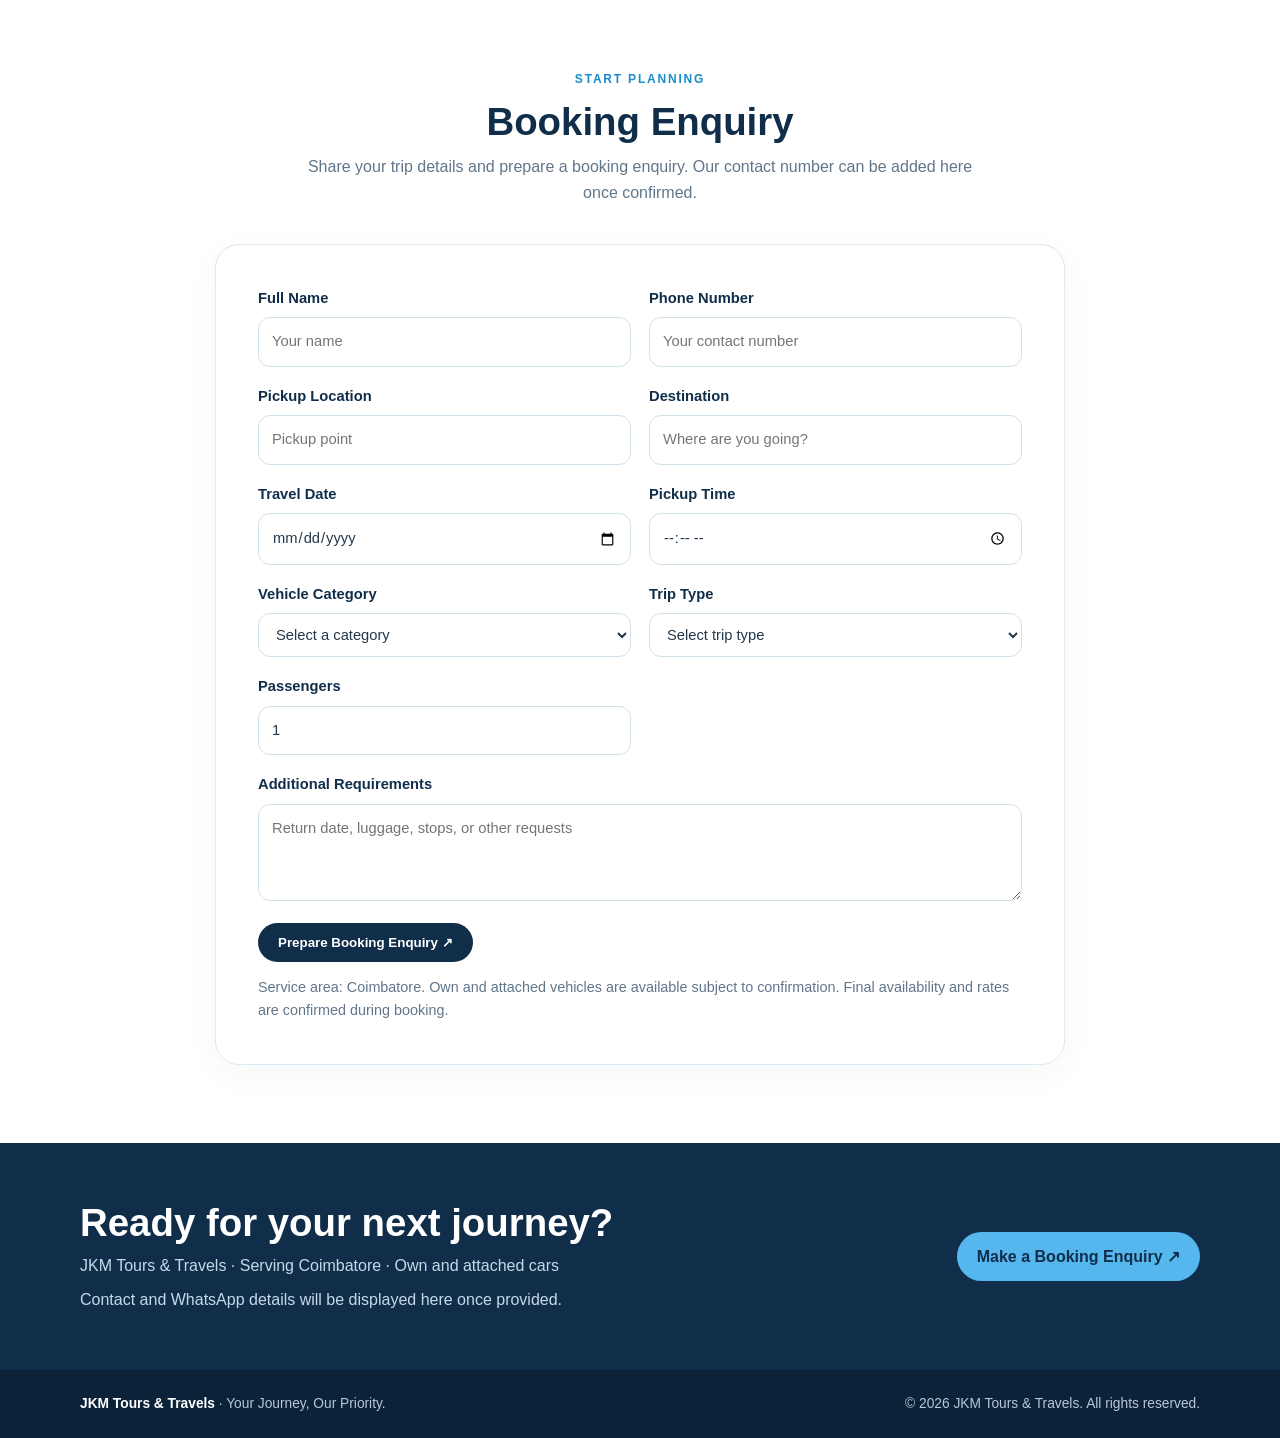
==== commit 26487542: "added features pages" ====
--- a/index.html
+++ b/index.html
@@ -5,7 +5,7 @@
         <meta name="viewport" content="width=device-width, initial-scale=1.0">
         <meta name="description" content="JKM Tours & Travels in Coimbatore — premium, comfortable and reliable local and outstation travel services.">
     <title>JKM Tours & Travels | Travel in Comfort</title>
-    <link rel="stylesheet" href="main.css">
+    <link rel="stylesheet" href="/css/main.css">
     </head>
     <body>
         <header>
@@ -13,7 +13,7 @@
                 <a class="brand" href="#home">
                     <img 
                         class="brand-logo" 
-                        src="images/jkm_tours_travels_logo.jpg" 
+                        src="/images/jkm_tours_travels_logo.jpg" 
                         alt="JKM Tours and Travels logo">
                         <span>JKM TOURS & TRAVELS<small>TRAVEL IN COMFORT</small></span>
                 </a>
@@ -43,7 +43,7 @@
                     <div class="hero-visual">
                         <img
                             class="hero-logo"
-                            src="images/jkm_tours_travels_logo_BackgroungRemoved.png"
+                            src="/images/jkm_tours_travels_logo_BackgroungRemoved.png"
                             alt="JKM Tours and Travels — Explore, Experience, Together"
                         >
 
@@ -140,75 +140,85 @@
                         <p>Choose a vehicle category that suits your journey and group size.</p>
                     </div>
                     <div class="cars-grid">
-                        <article class="car-card">
-                            <div class="car-art">🚗</div>
-                            <div class="car-card-content">
-                                <h3>Premium Hatchback</h3>
-                                <p>Compact comfort for city travel.</p>
-                                <div class="examples">Swift · Baleno</div>
-                            </div>
-                        </article>
-                        <article class="car-card"><div class="car-art">🚘</div>
+                        <article class="car-card" onclick="openCarFeatures('standard-sedan')">
+                            <div class="car-art">
+                                <img src="/images/sedan-luxury-vector.jpg" width="100">
+                            </div>
+                            <div class="car-card-content">
+                                <h3>Standard Sedan</h3>
+                                <p>Comfortable and budget-friendly cars, perfect for daily travel, airport transfers, and small family trips.</p>
+                            </div>
+                        </article>
+                        <article class="car-card" onclick="openCarFeatures('premium-sedan')">
+                            <div class="car-art">
+                                <img src="/images/sedan-luxury-vector.jpg" width="100">
+                            </div>
                             <div class="car-card-content">
                                 <h3>Premium Sedan</h3>
-                                <p>Refined comfort for business and personal trips.</p>
-                                <div class="examples">Honda City · Hyundai Verna</div>
-                            </div>
-                        </article>
-                        <article class="car-card">
-                            <div class="car-art">🚙</div>
-                            <div class="car-card-content">
-                                <h3>Standard Sedan</h3>
-                                <p>Practical and comfortable everyday travel.</p>
-                                <div class="examples">Swift Dzire · Hyundai Aura</div>
-                            </div>
-                        </article>
-                        <article class="car-card">
-                            <div class="car-art">🚐</div>
-                            <div class="car-card-content">
-                                <h3>Premium MPV</h3>
-                                <p>Spacious seating for family and group travel.</p>
-                                <div class="examples">Innova Crysta · Kia Carens</div>
-                            </div>
-                        </article>
-                        <article class="car-card">
-                            <div class="car-art">🚐</div>
-                            <div class="car-card-content">
-                                <h3>Standard MPV</h3>
-                                <p>Flexible space for comfortable group journeys.</p>
-                                <div class="examples">Ertiga · XL6</div>
-                            </div>
-                        </article>
-                        <article class="car-card">
-                            <div class="car-art">🚙</div>
+                                <p>Enjoy a premium travel experience with extra comfort, elegant design, and a smooth ride.</p>
+                            </div>
+                        </article>
+                        <article class="car-card" onclick="openCarFeatures('luxury-sedan')">
+                            <div class="car-art">
+                                <img src="/images/sedan-luxury-vector.jpg" width="100">
+                            </div>
+                            <div class="car-card-content">
+                                <h3>luxury Sedan</h3>
+                                <p>Experience luxury travel with elegant interiors, superior comfort, and a premium driving experience.</p>
+                            </div>
+                        </article>
+                        <article class="car-card" onclick="openCarFeatures('standard-SUV')">
+                            <div class="car-art">
+                                <img src="/images/sedan-luxury-vector.jpg" width="100">
+                            </div>
+                            <div class="car-card-content">
+                                <h3>Standard SUV</h3>
+                                <p>Spacious and comfortable vehicles, perfect for family trips, group travel, and outstation journeys.</p>
+                            </div>
+                        </article>
+                        <article class="car-card" onclick="openCarFeatures('premium-SUV')">
+                            <div class="car-art">
+                                <img src="/images/sedan-luxury-vector.jpg" width="100">
+                            </div>
                             <div class="car-card-content">
                                 <h3>Premium SUV</h3>
-                                <p>Spacious, elevated comfort for longer journeys.</p>
-                                <div class="examples">Toyota Fortuner · MG Gloster</div>
-                            </div>
-                        </article>
-                        <article class="car-card">
-                            <div class="car-art">🚙</div>
-                            <div class="car-card-content">
-                                <h3>Standard SUV</h3>
-                                <p>Versatile comfort for city and outstation trips.</p>
-                                <div class="examples">Hyundai Creta · Kia Seltos</div>
-                            </div>
-                        </article>
-                        <article class="car-card">
-                            <div class="car-art">🚍</div>
-                            <div class="car-card-content">
-                                <h3>Premium Traveller – 12 Seater</h3>
-                                <p>Premium group travel with added comfort.</p>
-                                <div class="examples">Force Urbania (depending on vehicle availability)</div>
-                            </div>
-                        </article>
-                        <article class="car-card">
-                            <div class="car-art">🚌</div>
-                            <div class="car-card-content">
-                                <h3>Standard Tempo Traveller</h3>
-                                <p>A practical option for group trips and tours.</p>
-                                <div class="examples">12-Seater Force Traveller</div>
+                                <p>Enjoy enhanced comfort, spacious interiors, and a premium travel experience.</p>
+                            </div>
+                        </article>
+                        <article class="car-card" onclick="openCarFeatures('luxury-SUV')">
+                            <div class="car-art">
+                                <img src="/images/sedan-luxury-vector.jpg" width="100">
+                            </div>
+                            <div class="car-card-content">
+                                <h3>Luxury SUV</h3>
+                                <p>Travel in style with luxury interiors, spacious seating, and superior passenger comfort.</p>
+                            </div>
+                        </article>
+                        <article class="car-card" onclick="openCarFeatures('tempo-traveller')">
+                            <div class="car-art">
+                                <img src="/images/sedan-luxury-vector.jpg" width="100">
+                            </div>
+                            <div class="car-card-content">
+                                <h3>Tempo Traveller</h3>
+                                <p>Perfect for group tours, family trips, corporate travel, and outstation journeys with comfortable group seating.</p>
+                            </div>
+                        </article>
+                        <article class="car-card" onclick="openCarFeatures('urbania')">
+                            <div class="car-art">
+                                <img src="/images/sedan-luxury-vector.jpg" width="100">
+                            </div>
+                            <div class="car-card-content">
+                                <h3>Urbania</h3>
+                                <p>Experience modern group transportation with premium interiors, spacious seating, and enhanced passenger comfort.</p>
+                            </div>
+                        </article>
+                        <article class="car-card" onclick="openCarFeatures('bus')">
+                            <div class="car-art">
+                                <img src="/images/sedan-luxury-vector.jpg" width="100">
+                            </div>
+                            <div class="car-card-content">
+                                <h3>Bus</h3>
+                                <p>Reliable and comfortable transportation for large groups, tours, corporate events, and educational trips.</p>
                             </div>
                         </article>
                     </div>
@@ -363,6 +373,6 @@
                 <span>© <span id="year">2026</span> JKM Tours & Travels. All rights reserved.</span>
             </div>
         </footer>
-        <script src="main.js"></script>
+        <script src="/js/main.js"></script>
     </body>
 </html>
--- a/css/main.css
+++ b/css/main.css
@@ -0,0 +1,682 @@
+    :root
+        {
+            --blue:#55b7ee;
+            --pale:#eaf7ff;
+            --navy:#102e4a;
+            --ink:#23384b;
+            --muted:#61768a;
+            --white:#fff;
+            --line:#dceaf4;
+            --shadow:0 18px 45px rgba(16,46,74,.10)
+        }
+        *
+        {
+            box-sizing:border-box
+        }
+        html
+        {
+            scroll-behavior:smooth
+        }
+        body
+        {
+            margin:0;
+            font-family:Inter,Segoe UI,Arial,sans-serif;
+            color:var(--ink);
+            background:#fff;
+            line-height:1.6
+        }
+        a
+        {
+            color:inherit;
+            text-decoration:none
+        }
+        .container
+        {
+            width:min(1120px,92%);
+            margin:auto
+        }
+        header
+        {
+            position:sticky;
+            top:0;
+            z-index:10;
+            background:rgba(255,255,255,.94);
+            backdrop-filter:blur(12px);
+            border-bottom:1px solid var(--line)
+        }
+        .nav
+        {
+            height:76px;
+            display:flex;
+            align-items:center;
+            justify-content:space-between;
+            gap:22px
+        }
+        .brand
+        {
+            display:flex;
+            align-items:center;
+            gap:12px;
+            font-weight:850;
+            letter-spacing:.3px;
+            color:var(--navy);
+            font-size:1.1rem
+        }
+        .brand-logo
+        {
+            width:76px;
+            height:54px;
+            object-fit:contain;
+            display:block;
+            background:#fff;
+            border-radius:8px
+        }
+        .brand small
+        {
+            display:block;
+            font-size:.68rem;
+            letter-spacing:2px;
+            color:var(--muted);
+            font-weight:700
+        }
+        .nav-links
+        {
+            display:flex;
+            align-items:center;
+            gap:24px;
+            font-size:.91rem;
+            font-weight:650
+        }
+        .nav-links a:hover
+        {
+            color:#1688c9
+        }
+        .nav-cta,.btn
+        {
+            display:inline-flex;
+            align-items:center;
+            justify-content:center;
+            border-radius:999px;
+            padding:12px 20px;
+            font-weight:750;
+            background:var(--navy);
+            color:#fff;
+            border:0;
+            cursor:pointer
+        }
+        .nav-cta:hover,.btn:hover
+        {
+            background:#1d527d
+        }
+        .menu
+        {
+            display:none;
+            background:none;
+            border:0;
+            font-size:1.5rem;
+            color:var(--navy)
+        }
+        .hero
+        {
+            position:relative;
+            overflow:hidden;
+            background:linear-gradient(125deg,#f4fbff 0%,#e1f4ff 55%,#c5eaff 100%);
+            padding:84px 0 78px
+        }
+        .hero:after
+        {
+            content:"";
+            position:absolute;
+            width:470px;
+            height:470px;
+            border:1px solid rgba(36,139,197,.17);
+            border-radius:50%;
+            right:-110px;
+            top:-180px;
+            box-shadow:0 0 0 45px rgba(255,255,255,.18),0 0 0 95px rgba(255,255,255,.12)
+        }
+        .hero-grid
+        {
+            display:grid;
+            grid-template-columns:1.1fr .9fr;
+            gap:46px;
+            align-items:center;
+            position:relative;
+            z-index:1
+        }
+        .eyebrow
+        {
+            display:inline-flex;
+            align-items:center;
+            gap:8px;
+            padding:7px 13px;
+            border:1px solid #b8e2fa;
+            background:rgba(255,255,255,.65);
+            border-radius:99px;
+            color:#247eb0;
+            font-size:.78rem;
+            font-weight:800;
+            letter-spacing:1.2px;
+            text-transform:uppercase
+        }
+        .hero h1
+        {
+            font-size:clamp(2.5rem,5vw,4.7rem);
+            line-height:1.05;
+            letter-spacing:-2px;
+            color:var(--navy);
+            margin:20px 0
+        }
+        .hero h1 span
+        {
+            color:#168fd0
+        }
+        .hero p
+        {
+            max-width:590px;
+            color:#4e6579;
+            font-size:1.08rem
+        }
+        .hero-actions
+        {
+            display:flex;
+            gap:12px;
+            flex-wrap:wrap;
+            margin-top:27px
+        }
+        .btn.secondary
+        {
+            background:#fff;
+            color:var(--navy);
+            border:1px solid #c9e4f5
+        }
+        .hero-visual
+        {
+            padding-top:170px;
+            min-height:480px;
+            display:flex;
+            align-items:center;
+            justify-content:center;
+            position:relative
+        }
+        .car-scene
+        {
+            width:100%;
+            max-width:440px;
+            background:linear-gradient(160deg,rgba(255,255,255,.85),rgba(194,232,251,.8));
+            border:1px solid rgba(255,255,255,.9);
+            border-radius:34px;
+            padding:32px 18px 24px;
+            box-shadow:var(--shadow);
+            text-align:center
+        }
+        .car-scene .road
+        {
+            height:5px;
+            border-radius:10px;
+            background:#9ccfe9;
+            margin:4px 18px 20px
+        }
+        .car-emoji
+        {
+            font-size:clamp(6rem,14vw,9.5rem);
+            filter:drop-shadow(0 14px 8px rgba(16,46,74,.12));
+            line-height:1.4
+        }
+        .car-scene strong
+        {
+            display:block;
+            color:var(--navy);
+            font-size:1.12rem
+        }
+        .car-scene small
+        {
+            color:var(--muted)
+        }
+        .float-tag
+        {
+            position:absolute;
+            bottom:16px;
+            left:0;
+            background:#fff;
+            padding:12px 16px;
+            border-radius:16px;
+            box-shadow:var(--shadow);
+            font-weight:800;
+            color:var(--navy);
+            font-size:.86rem
+        }
+        .float-tag span
+        {
+            color:#1698d6
+        }
+        section
+        {
+            padding:78px 0
+        }
+        .section-head
+        {
+            text-align:center;
+            max-width:700px;
+            margin:0 auto 38px
+        }
+        .kicker
+        {
+            color:#198dca;
+            font-weight:850;
+            letter-spacing:1.8px;
+            text-transform:uppercase;
+            font-size:.75rem
+        }
+        .section-head h2
+        {
+            color:var(--navy);
+            font-size:clamp(1.9rem,3vw,2.8rem);
+            line-height:1.15;
+            margin:10px 0
+        }
+        .section-head p
+        {
+            color:var(--muted);
+            margin:0
+        }
+        .service-grid
+        {
+            display:grid;
+            grid-template-columns:repeat(3,1fr);
+            gap:18px
+        }
+        .service-card,.feature-card,.car-card
+        {
+            border:1px solid var(--line);
+            border-radius:22px;
+            padding:24px;
+            background:#fff;
+            transition:transform .2s,box-shadow .2s
+        }
+        .service-card:hover,.car-card:hover
+        {
+            transform:translateY(-4px);
+            box-shadow:var(--shadow)
+        }
+        .icon
+        {
+            display:grid;
+            place-items:center;
+            width:52px;
+            height:52px;
+            background:var(--pale);
+            border-radius:16px;
+            font-size:1.55rem;
+            margin-bottom:15px
+        }
+        .service-card h3,.feature-card h3,.car-card h3
+        {
+            margin:0 0 7px;
+            color:var(--navy);
+            font-size:1.08rem
+        }
+        .service-card p,.feature-card p,.car-card p
+        {
+            margin:0;
+            color:var(--muted);
+            font-size:.93rem
+        }
+        .why
+        {
+            background:#f6fbff
+        }
+        .feature-grid
+        {
+            display:grid;
+            grid-template-columns:repeat(4,1fr);
+            gap:16px
+        }
+        .feature-card
+        {
+            text-align:center;
+            padding:25px 18px
+        }
+        .feature-card .icon
+        {
+            margin:0 auto 15px
+        }
+        .cars-grid
+        {
+            display:grid;
+            grid-template-columns:repeat(3,1fr);
+            gap:18px
+        }
+        .car-card
+        {
+            padding:0;
+            overflow:hidden
+        }
+        .car-art
+        {
+            height:145px;
+            /* background:linear-gradient(135deg,#eff9ff,#cfeeff); */
+            display:grid;
+            place-items:center;
+            font-size:4.5rem
+        }
+        .car-card-content
+        {
+            padding:20px
+        }
+        .car-card-content h3
+        {
+            text-align: center;
+        }
+        .car-card .examples
+        {
+            font-size:.83rem;
+            color:#1684bf;
+            font-weight:750;
+            margin-top:10px
+        }
+        .terms{background:#f7fbfe}.terms-wrap
+        {
+            max-width:850px;
+            margin:auto;
+            background:#fff;
+            border:1px solid var(--line);
+            border-radius:24px;
+            padding:clamp(22px,5vw,42px);
+            box-shadow:0 10px 35px rgba(16,46,74,.04)
+        }
+        .terms-wrap h3
+        {
+            color:var(--navy);
+            margin:24px 0 7px
+        }
+        .terms-wrap h3:first-of-type
+        {
+            margin-top:0
+        }
+        .terms-wrap li
+        {
+            padding-left:4px;
+            margin:7px 0;
+            color:#536b7e
+        }
+        .terms-wrap ul
+        {
+            padding-left:22px
+        }
+        .contact
+        {
+            background:var(--navy);
+            color:#fff;
+            padding:58px 0
+        }
+        .contact-grid
+        {
+            display:flex;
+            align-items:center;
+            justify-content:space-between;
+            gap:24px
+        }
+        .contact h2
+        {
+            font-size:clamp(1.7rem,3vw,2.4rem);
+            line-height:1.15;
+            margin:0 0 8px
+        }
+        .contact p
+        {
+            margin:0;
+            color:#c5d9e8
+        }
+        .contact .btn
+        {
+            background:var(--blue);
+            color:var(--navy);
+            white-space:nowrap
+        }
+        .contact .btn:hover
+        {
+            background:#8fd6ff
+        }
+        footer
+        {
+            background:#0b2238;
+            color:#b6c9d8;
+            padding:23px 0;
+            font-size:.86rem
+        }
+        .footer-row
+        {
+            display:flex;
+            justify-content:space-between;
+            gap:18px;
+            flex-wrap:wrap
+        }
+        footer strong
+        {
+            color:#fff
+        }
+        .booking-form label
+        {
+            display:flex;
+            flex-direction:column;
+            gap:7px;
+            font-weight:700;
+            color:var(--navy);
+            font-size:.92rem
+        }
+        .booking-form input,.booking-form select,.booking-form textarea
+        {
+            width:100%;
+            font:inherit;
+            font-weight:450;
+            color:var(--ink);
+            padding:12px 13px;
+            border:1px solid #cfe0eb;
+            border-radius:12px;
+            background:#fff;
+            outline:none
+        }
+        .booking-form input:focus,.booking-form select:focus,.booking-form textarea:focus
+        {
+            border-color:#55b7ee;
+            box-shadow:0 0 0 3px #55b7ee22
+        }
+        .form-grid
+        {
+            display:grid;
+            grid-template-columns:repeat(2,minmax(0,1fr));
+            gap:18px;
+            margin-bottom:22px
+        }
+        .booking-form .full
+        {
+            grid-column:1/-1
+        }
+        .form-note
+        {
+            color:var(--muted);
+            font-size:.9rem;
+            margin:14px 0 0
+        }
+        .booking-form #bookingOutput
+        {
+            margin-top:22px;
+            padding-top:22px;
+            border-top:1px solid var(--line)
+        }
+        .booking-form #bookingMessage
+        {
+            margin-top:8px
+        }
+        .btn.secondary
+        {
+            background:#fff;
+            color:var(--navy);
+            border:1px solid #c9e4f5
+        }
+        .hero-visual {
+            position: relative;
+            width: 100%;
+            max-width: 500px;
+            margin: 0 auto;
+            padding-top: 20px;
+            box-sizing: border-box;
+        }
+
+        /* .hero-logo {
+            display: block;
+            position: relative;
+            width: min(100%, 440px);
+            height: auto;
+            margin: 0 auto 24px;
+            object-fit: contain;
+            border-radius: 18px;
+            background: #fff;
+            box-shadow: 0 10px 30px rgba(16, 46, 74, 0.08);
+        } */
+        .hero-logo {
+            display: block;
+            width: min(100%, 440px);
+            height: auto;
+            object-fit: contain;
+            background: transparent;
+            border-radius: 0;
+            box-shadow: none;
+        }
+
+        .car-scene {
+            position: relative;
+            width: 100%;
+            text-align: center;
+            box-sizing: border-box;
+            padding: 20px 12px;
+        }
+
+        .car-emoji {
+            font-size: clamp(40px, 8vw, 64px);
+            margin-bottom: 10px;
+        }
+
+        .road {
+            width: 80%;
+            max-width: 300px;
+            height: 5px;
+            margin: 0 auto 20px;
+            border-radius: 10px;
+            background: #cbd5e1;
+        }
+
+        .car-scene strong,
+        .car-scene small {
+            display: block;
+            text-align: center;
+        }
+
+        .car-scene strong {
+            font-size: clamp(16px, 3vw, 20px);
+        }
+
+        .car-scene small {
+            margin-top: 8px;
+            color: #64748b;
+        }
+
+        .float-tag {
+            position: absolute;
+            right: 0;
+            bottom: 0;
+            transform: translateY(30%);
+            max-width: calc(100% - 20px);
+            padding: 12px 16px;
+            border-radius: 12px;
+            background: #fff;
+            box-shadow: 0 8px 24px rgba(16, 46, 74, 0.12);
+            box-sizing: border-box;
+        }
+
+        .float-tag span {
+            font-weight: 700;
+        }
+        .nav-cta {
+            text-transform: none;
+            text-decoration: none;
+            display: inline-flex;
+            align-items: center;
+            justify-content: center;
+            white-space: nowrap;
+            box-sizing: border-box;
+        }
+        @media(max-width:520px){.form-grid{grid-template-columns:1fr}.booking-form .full{grid-column:auto}}
+        @media(max-width:850px){.nav-links{gap:13px}.nav-links a:not(.nav-cta){display:none}.hero-grid{grid-template-columns:1fr;gap:24px}.hero{padding:60px 0}.hero-visual{min-height:280px}.car-scene{max-width:420px}.float-tag{left:4%}.service-grid,.cars-grid{grid-template-columns:repeat(2,1fr)}.feature-grid{grid-template-columns:repeat(2,1fr)}}@media(max-width:520px){.nav{height:68px}.brand{font-size:.96rem}.brand-mark{width:40px;height:40px}.nav-cta{padding:10px 14px;font-size:.84rem}.hero h1{letter-spacing:-1.2px}.service-grid,.cars-grid{grid-template-columns:1fr}.feature-grid{grid-template-columns:1fr 1fr;gap:10px}.feature-card{padding:18px 12px}.feature-card h3{font-size:.94rem}.feature-card p{font-size:.82rem}.contact-grid{align-items:flex-start;flex-direction:column}.hero-visual{min-height:245px}.car-scene{padding:20px 12px}.car-emoji{font-size:6.4rem}.float-tag{font-size:.78rem;padding:9px 12px}}
+        @media(max-width:600px){.brand-logo{width:58px;height:42px}.hero-visual{padding-top:125px;min-height:390px}.hero-logo{max-width:100%}}
+
+
+        /* Car Features Page */
+
+.cars-section {
+    padding: 78px 0;
+    background: #fff;
+}
+
+.car-features-grid {
+    display: grid;
+    grid-template-columns: repeat(1, 1fr);
+    gap: 24px;
+}
+
+.car-feature-card {
+    border: 1px solid var(--line);
+    border-radius: 22px;
+    overflow: hidden;
+    background: #fff;
+    transition: transform .2s, box-shadow .2s;
+}
+
+.car-feature-card:hover {
+    transform: translateY(-4px);
+    box-shadow: var(--shadow);
+}
+
+.car-feature-image {
+    height: 220px;
+    /* background: linear-gradient(135deg, #eff9ff, #cfeeff); */
+    display: flex;
+    align-items: center;
+    justify-content: center;
+    padding: 15px;
+}
+
+.car-feature-image img {
+    width: 100%;
+    height: 100%;
+    object-fit: contain;
+}
+
+.car-feature-content {
+    padding: 22px;
+}
+
+.car-feature-content h3 {
+    text-align: center;
+    color: var(--navy);
+    font-size: 1.15rem;
+    margin: 0 0 10px;
+}
+
+.car-feature-content p {
+    text-align: center;
+    color: var(--muted);
+    font-size: .93rem;
+    margin: 0;
+    line-height: 1.6;
+}
+
+@media(max-width: 600px) {
+    .car-features-grid {
+        grid-template-columns: 1fr;
+    }
+}
+.cars-section.hidden {
+    display: none;
+}
